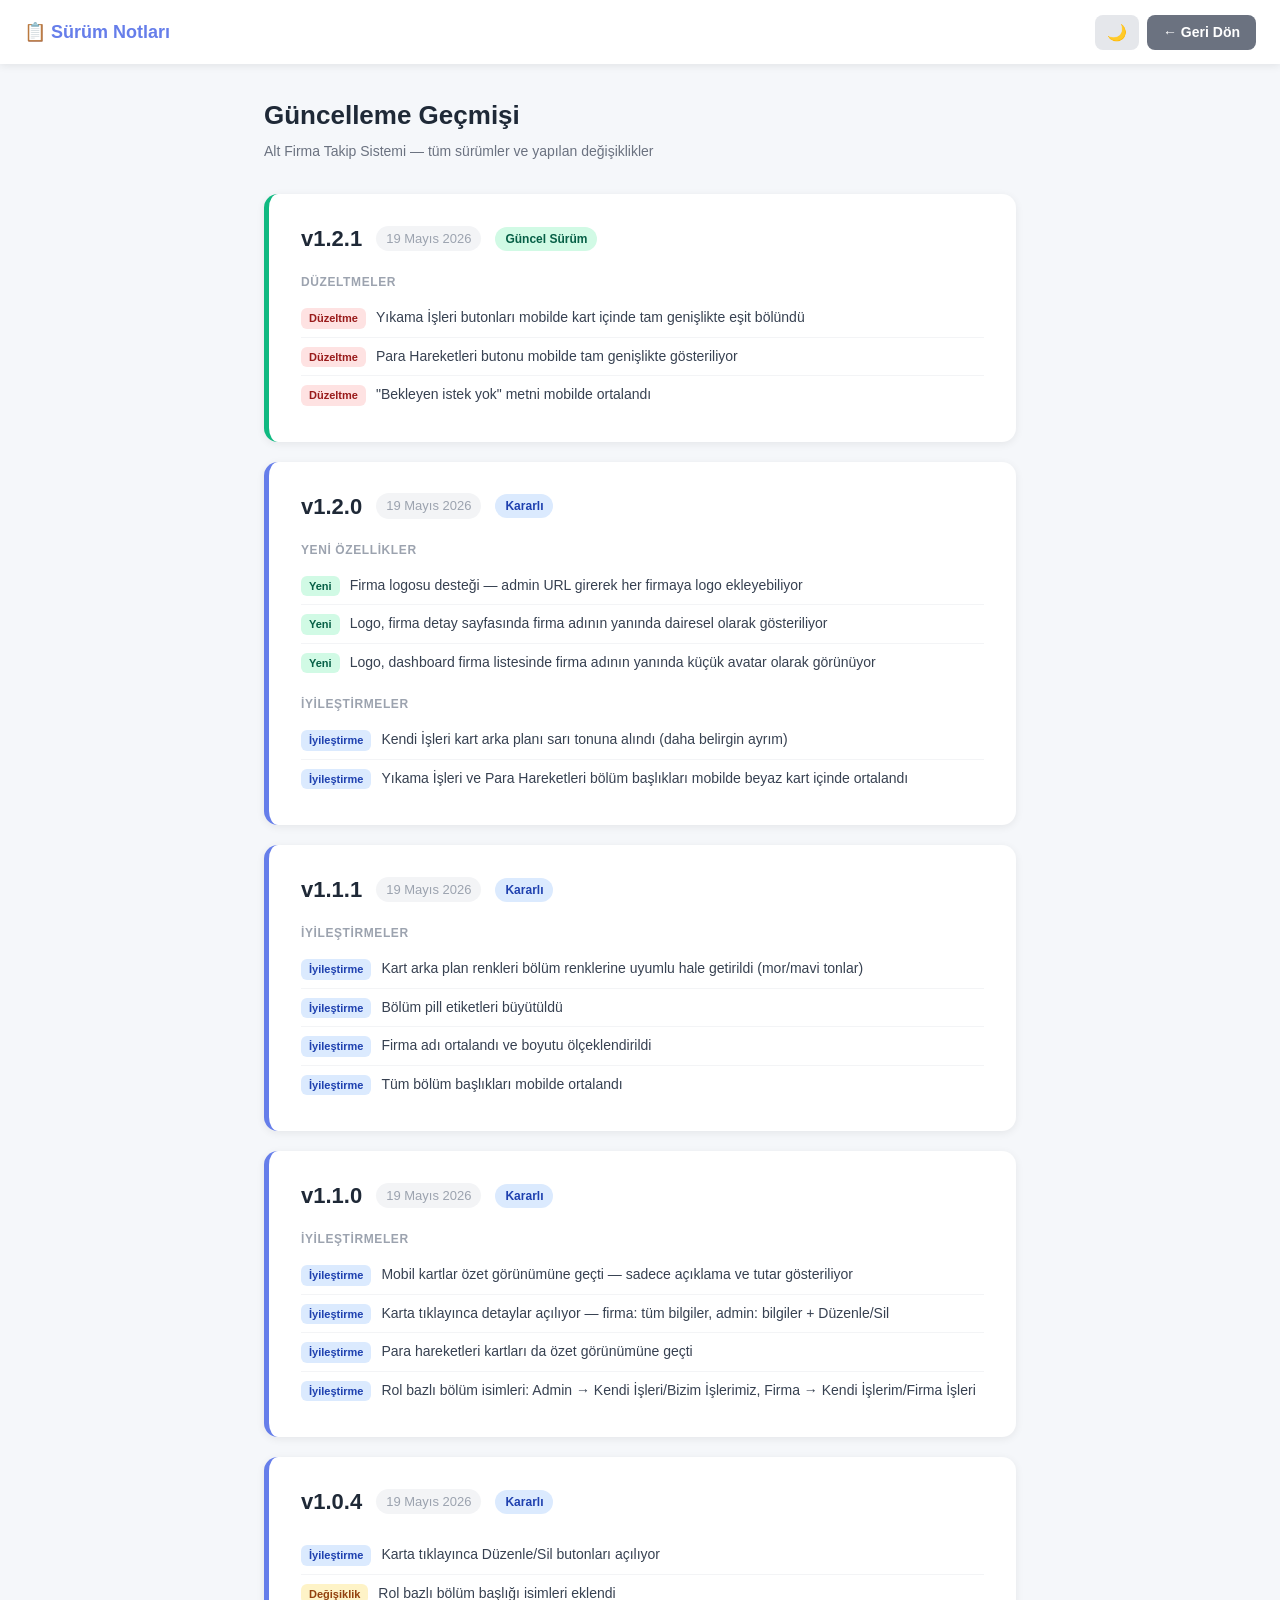
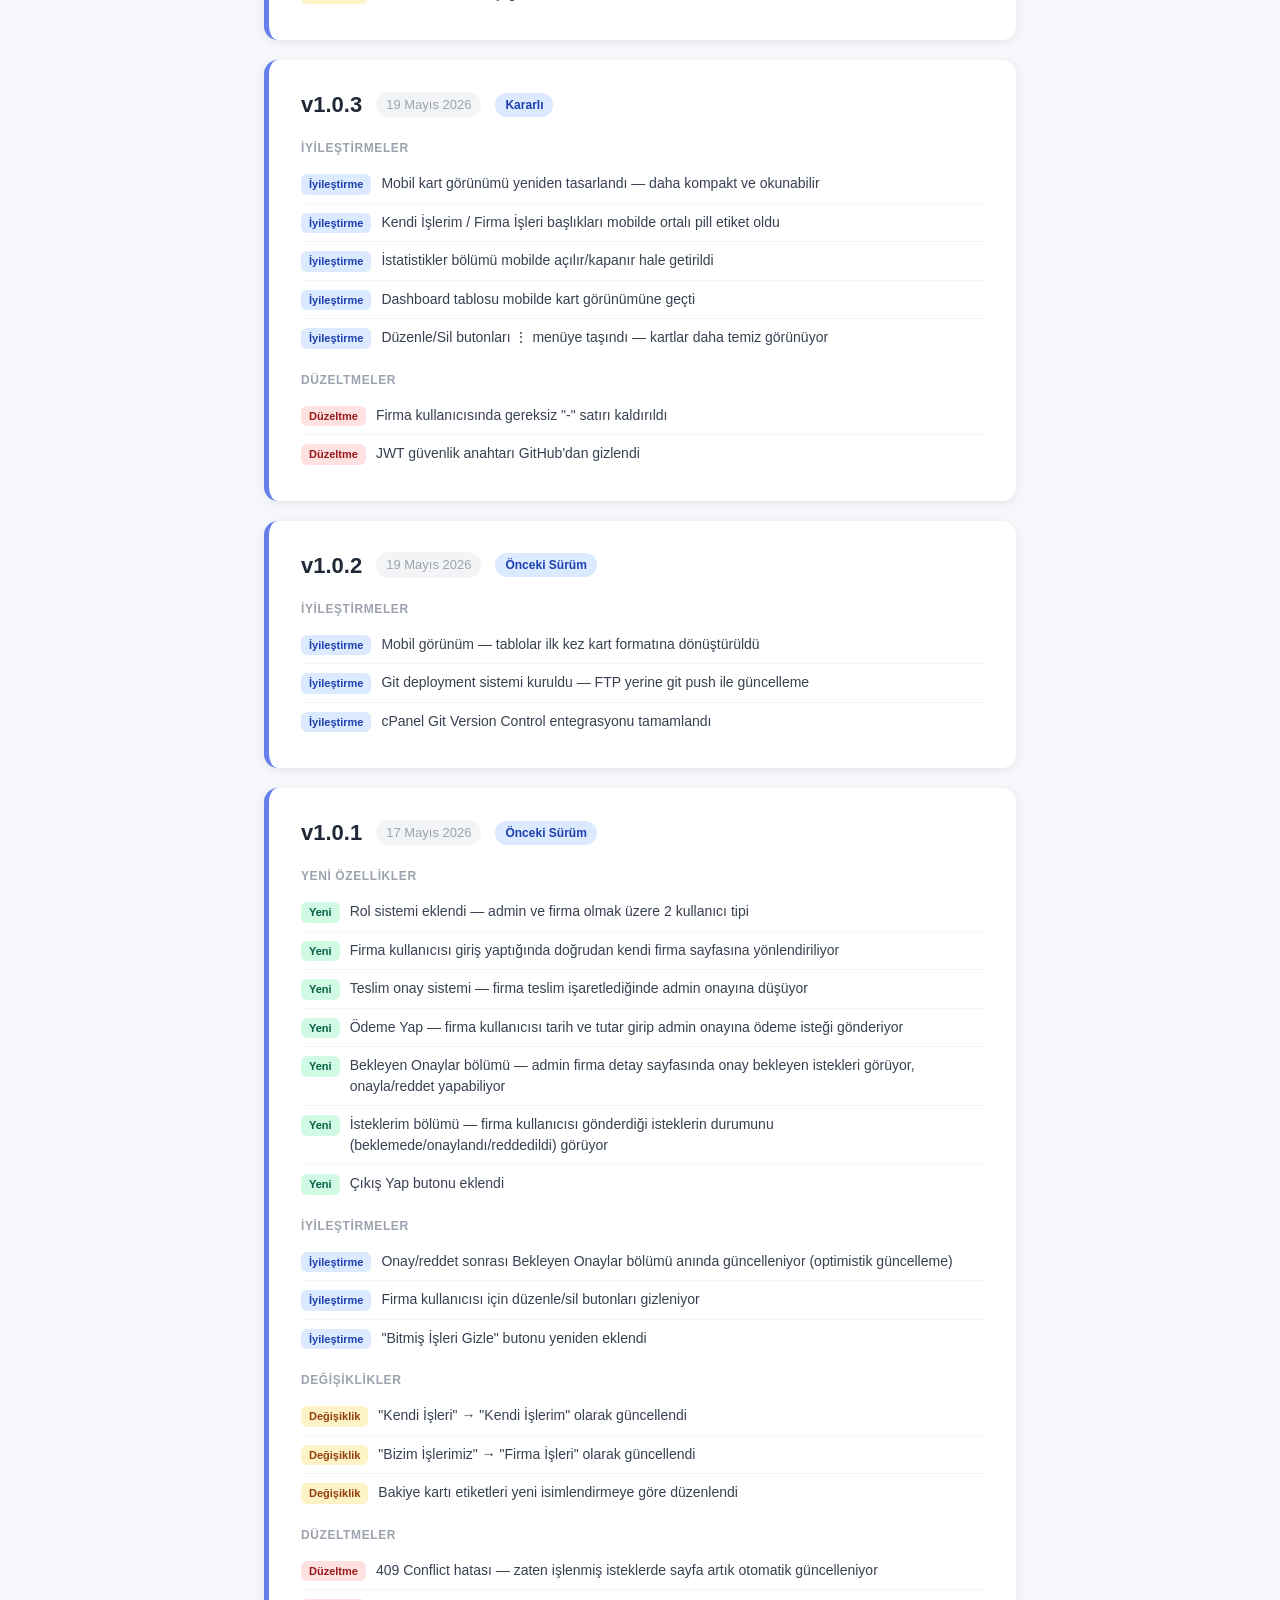
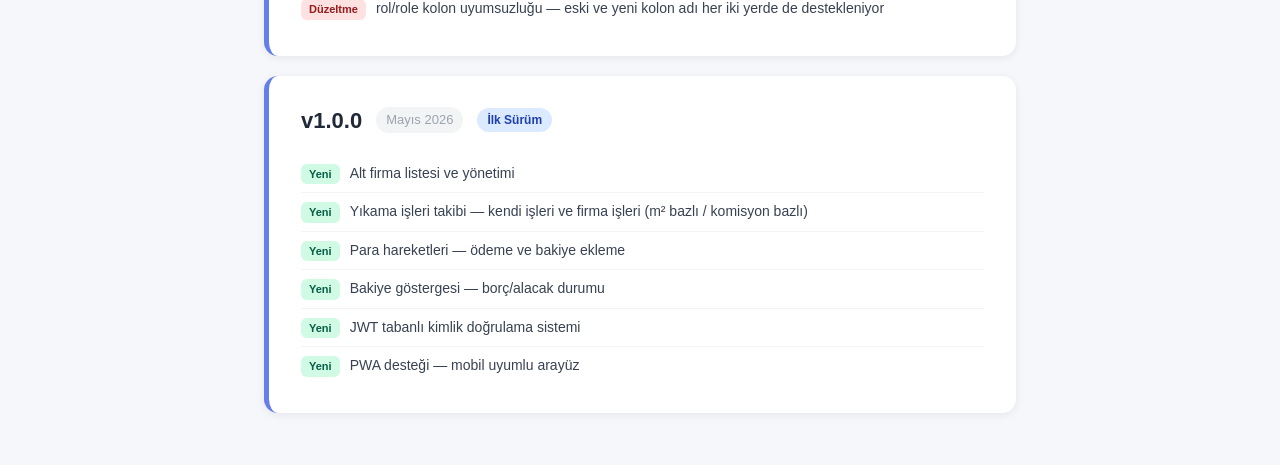
==== frontend/pages/changelog.html @ f0dede5f "feat: v1.3.0 — karanlık mod (dark mode) - Tüm sayfalarda açılır/kapanır 🌙/☀️ butonu (header sağ üst)" ====
<!DOCTYPE html>
<html lang="tr">
<head>
    <meta charset="UTF-8">
    <meta name="viewport" content="width=device-width, initial-scale=1.0">
    <title>Sürüm Notları - Alt Firma Takip</title>
    <link rel="stylesheet" href="../css/app.css">
    <script src="../js/utils.js"></script>
    <script>if(localStorage.getItem('darkMode')==='1')document.documentElement.dataset.theme='dark';</script>
    <style>
        body { background: #f5f7fa; }
        .header { background: white; box-shadow: 0 2px 8px rgba(0,0,0,0.08); padding: 0 24px; height: 64px; display: flex; align-items: center; justify-content: space-between; position: sticky; top: 0; z-index: 100; }
        .header h1 { font-size: 18px; color: #667eea; }
        .btn-back { padding: 8px 16px; background: #6b7280; color: white; border: none; border-radius: 8px; cursor: pointer; font-size: 14px; font-weight: 600; font-family: inherit; }
        .container { max-width: 800px; margin: 0 auto; padding: 32px 24px; }
        .page-title { font-size: 26px; font-weight: 700; color: #1f2937; margin-bottom: 6px; }
        .page-sub { color: #6b7280; font-size: 14px; margin-bottom: 32px; }
        .version-block { background: white; border-radius: 14px; box-shadow: 0 2px 8px rgba(0,0,0,0.07); padding: 28px 32px; margin-bottom: 20px; border-left: 5px solid #667eea; }
        .version-block.latest { border-left-color: #10b981; }
        .version-header { display: flex; align-items: center; gap: 14px; margin-bottom: 18px; flex-wrap: wrap; }
        .version-num { font-size: 22px; font-weight: 800; color: #1f2937; }
        .version-date { font-size: 13px; color: #9ca3af; background: #f3f4f6; padding: 3px 10px; border-radius: 20px; }
        .version-badge { font-size: 12px; font-weight: 700; padding: 3px 10px; border-radius: 20px; }
        .badge-current { background: #d1fae5; color: #065f46; }
        .badge-stable  { background: #dbeafe; color: #1e40af; }
        .change-list { list-style: none; padding: 0; margin: 0; }
        .change-list li { display: flex; gap: 10px; padding: 8px 0; border-bottom: 1px solid #f3f4f6; font-size: 14px; color: #374151; align-items: flex-start; }
        .change-list li:last-child { border-bottom: none; }
        .change-tag { display: inline-block; padding: 2px 8px; border-radius: 6px; font-size: 11px; font-weight: 700; white-space: nowrap; flex-shrink: 0; margin-top: 1px; }
        .tag-yeni    { background: #d1fae5; color: #065f46; }
        .tag-duzeltme { background: #fee2e2; color: #991b1b; }
        .tag-iyilestirme { background: #dbeafe; color: #1e40af; }
        .tag-degisiklik { background: #fef3c7; color: #92400e; }
        .section-title { font-size: 12px; font-weight: 700; color: #9ca3af; text-transform: uppercase; letter-spacing: 0.05em; margin: 14px 0 8px; }
    </style>
</head>
<body>
    <div class="header">
        <h1>📋 Sürüm Notları</h1>
        <div style="display:flex;gap:8px;">
            <button id="darkToggle" onclick="DarkMode.toggle()" title="Karanlık Mod" style="padding:8px 12px;background:#e5e7eb;color:#374151;border:none;border-radius:8px;cursor:pointer;font-size:16px;font-family:inherit;">🌙</button>
            <button class="btn-back" onclick="history.back()">← Geri Dön</button>
        </div>
    </div>

    <div class="container">
        <div class="page-title">Güncelleme Geçmişi</div>
        <div class="page-sub">Alt Firma Takip Sistemi — tüm sürümler ve yapılan değişiklikler</div>

        <!-- v1.2.1 -->
        <div class="version-block latest">
            <div class="version-header">
                <span class="version-num">v1.2.1</span>
                <span class="version-date">19 Mayıs 2026</span>
                <span class="version-badge badge-current">Güncel Sürüm</span>
            </div>

            <div class="section-title">Düzeltmeler</div>
            <ul class="change-list">
                <li><span class="change-tag tag-duzeltme">Düzeltme</span> Yıkama İşleri butonları mobilde kart içinde tam genişlikte eşit bölündü</li>
                <li><span class="change-tag tag-duzeltme">Düzeltme</span> Para Hareketleri butonu mobilde tam genişlikte gösteriliyor</li>
                <li><span class="change-tag tag-duzeltme">Düzeltme</span> "Bekleyen istek yok" metni mobilde ortalandı</li>
            </ul>
        </div>

        <!-- v1.2.0 -->
        <div class="version-block">
            <div class="version-header">
                <span class="version-num">v1.2.0</span>
                <span class="version-date">19 Mayıs 2026</span>
                <span class="version-badge badge-stable">Kararlı</span>
            </div>

            <div class="section-title">Yeni Özellikler</div>
            <ul class="change-list">
                <li><span class="change-tag tag-yeni">Yeni</span> Firma logosu desteği — admin URL girerek her firmaya logo ekleyebiliyor</li>
                <li><span class="change-tag tag-yeni">Yeni</span> Logo, firma detay sayfasında firma adının yanında dairesel olarak gösteriliyor</li>
                <li><span class="change-tag tag-yeni">Yeni</span> Logo, dashboard firma listesinde firma adının yanında küçük avatar olarak görünüyor</li>
            </ul>

            <div class="section-title">İyileştirmeler</div>
            <ul class="change-list">
                <li><span class="change-tag tag-iyilestirme">İyileştirme</span> Kendi İşleri kart arka planı sarı tonuna alındı (daha belirgin ayrım)</li>
                <li><span class="change-tag tag-iyilestirme">İyileştirme</span> Yıkama İşleri ve Para Hareketleri bölüm başlıkları mobilde beyaz kart içinde ortalandı</li>
            </ul>
        </div>

        <!-- v1.1.1 -->
        <div class="version-block">
            <div class="version-header">
                <span class="version-num">v1.1.1</span>
                <span class="version-date">19 Mayıs 2026</span>
                <span class="version-badge badge-stable">Kararlı</span>
            </div>

            <div class="section-title">İyileştirmeler</div>
            <ul class="change-list">
                <li><span class="change-tag tag-iyilestirme">İyileştirme</span> Kart arka plan renkleri bölüm renklerine uyumlu hale getirildi (mor/mavi tonlar)</li>
                <li><span class="change-tag tag-iyilestirme">İyileştirme</span> Bölüm pill etiketleri büyütüldü</li>
                <li><span class="change-tag tag-iyilestirme">İyileştirme</span> Firma adı ortalandı ve boyutu ölçeklendirildi</li>
                <li><span class="change-tag tag-iyilestirme">İyileştirme</span> Tüm bölüm başlıkları mobilde ortalandı</li>
            </ul>
        </div>

        <!-- v1.1.0 -->
        <div class="version-block">
            <div class="version-header">
                <span class="version-num">v1.1.0</span>
                <span class="version-date">19 Mayıs 2026</span>
                <span class="version-badge badge-stable">Kararlı</span>
            </div>

            <div class="section-title">İyileştirmeler</div>
            <ul class="change-list">
                <li><span class="change-tag tag-iyilestirme">İyileştirme</span> Mobil kartlar özet görünümüne geçti — sadece açıklama ve tutar gösteriliyor</li>
                <li><span class="change-tag tag-iyilestirme">İyileştirme</span> Karta tıklayınca detaylar açılıyor — firma: tüm bilgiler, admin: bilgiler + Düzenle/Sil</li>
                <li><span class="change-tag tag-iyilestirme">İyileştirme</span> Para hareketleri kartları da özet görünümüne geçti</li>
                <li><span class="change-tag tag-iyilestirme">İyileştirme</span> Rol bazlı bölüm isimleri: Admin → Kendi İşleri/Bizim İşlerimiz, Firma → Kendi İşlerim/Firma İşleri</li>
            </ul>
        </div>

        <!-- v1.0.4 -->
        <div class="version-block">
            <div class="version-header">
                <span class="version-num">v1.0.4</span>
                <span class="version-date">19 Mayıs 2026</span>
                <span class="version-badge badge-stable">Kararlı</span>
            </div>
            <ul class="change-list">
                <li><span class="change-tag tag-iyilestirme">İyileştirme</span> Karta tıklayınca Düzenle/Sil butonları açılıyor</li>
                <li><span class="change-tag tag-degisiklik">Değişiklik</span> Rol bazlı bölüm başlığı isimleri eklendi</li>
            </ul>
        </div>

        <!-- v1.0.3 -->
        <div class="version-block">
            <div class="version-header">
                <span class="version-num">v1.0.3</span>
                <span class="version-date">19 Mayıs 2026</span>
                <span class="version-badge badge-stable">Kararlı</span>
            </div>

            <div class="section-title">İyileştirmeler</div>
            <ul class="change-list">
                <li><span class="change-tag tag-iyilestirme">İyileştirme</span> Mobil kart görünümü yeniden tasarlandı — daha kompakt ve okunabilir</li>
                <li><span class="change-tag tag-iyilestirme">İyileştirme</span> Kendi İşlerim / Firma İşleri başlıkları mobilde ortalı pill etiket oldu</li>
                <li><span class="change-tag tag-iyilestirme">İyileştirme</span> İstatistikler bölümü mobilde açılır/kapanır hale getirildi</li>
                <li><span class="change-tag tag-iyilestirme">İyileştirme</span> Dashboard tablosu mobilde kart görünümüne geçti</li>
                <li><span class="change-tag tag-iyilestirme">İyileştirme</span> Düzenle/Sil butonları ⋮ menüye taşındı — kartlar daha temiz görünüyor</li>
            </ul>

            <div class="section-title">Düzeltmeler</div>
            <ul class="change-list">
                <li><span class="change-tag tag-duzeltme">Düzeltme</span> Firma kullanıcısında gereksiz "-" satırı kaldırıldı</li>
                <li><span class="change-tag tag-duzeltme">Düzeltme</span> JWT güvenlik anahtarı GitHub'dan gizlendi</li>
            </ul>
        </div>

        <!-- v1.0.2 -->
        <div class="version-block">
            <div class="version-header">
                <span class="version-num">v1.0.2</span>
                <span class="version-date">19 Mayıs 2026</span>
                <span class="version-badge badge-stable">Önceki Sürüm</span>
            </div>

            <div class="section-title">İyileştirmeler</div>
            <ul class="change-list">
                <li><span class="change-tag tag-iyilestirme">İyileştirme</span> Mobil görünüm — tablolar ilk kez kart formatına dönüştürüldü</li>
                <li><span class="change-tag tag-iyilestirme">İyileştirme</span> Git deployment sistemi kuruldu — FTP yerine git push ile güncelleme</li>
                <li><span class="change-tag tag-iyilestirme">İyileştirme</span> cPanel Git Version Control entegrasyonu tamamlandı</li>
            </ul>
        </div>

        <!-- v1.0.1 -->
        <div class="version-block">
            <div class="version-header">
                <span class="version-num">v1.0.1</span>
                <span class="version-date">17 Mayıs 2026</span>
                <span class="version-badge badge-stable">Önceki Sürüm</span>
            </div>

            <div class="section-title">Yeni Özellikler</div>
            <ul class="change-list">
                <li><span class="change-tag tag-yeni">Yeni</span> Rol sistemi eklendi — admin ve firma olmak üzere 2 kullanıcı tipi</li>
                <li><span class="change-tag tag-yeni">Yeni</span> Firma kullanıcısı giriş yaptığında doğrudan kendi firma sayfasına yönlendiriliyor</li>
                <li><span class="change-tag tag-yeni">Yeni</span> Teslim onay sistemi — firma teslim işaretlediğinde admin onayına düşüyor</li>
                <li><span class="change-tag tag-yeni">Yeni</span> Ödeme Yap — firma kullanıcısı tarih ve tutar girip admin onayına ödeme isteği gönderiyor</li>
                <li><span class="change-tag tag-yeni">Yeni</span> Bekleyen Onaylar bölümü — admin firma detay sayfasında onay bekleyen istekleri görüyor, onayla/reddet yapabiliyor</li>
                <li><span class="change-tag tag-yeni">Yeni</span> İsteklerim bölümü — firma kullanıcısı gönderdiği isteklerin durumunu (beklemede/onaylandı/reddedildi) görüyor</li>
                <li><span class="change-tag tag-yeni">Yeni</span> Çıkış Yap butonu eklendi</li>
            </ul>

            <div class="section-title">İyileştirmeler</div>
            <ul class="change-list">
                <li><span class="change-tag tag-iyilestirme">İyileştirme</span> Onay/reddet sonrası Bekleyen Onaylar bölümü anında güncelleniyor (optimistik güncelleme)</li>
                <li><span class="change-tag tag-iyilestirme">İyileştirme</span> Firma kullanıcısı için düzenle/sil butonları gizleniyor</li>
                <li><span class="change-tag tag-iyilestirme">İyileştirme</span> "Bitmiş İşleri Gizle" butonu yeniden eklendi</li>
            </ul>

            <div class="section-title">Değişiklikler</div>
            <ul class="change-list">
                <li><span class="change-tag tag-degisiklik">Değişiklik</span> "Kendi İşleri" → "Kendi İşlerim" olarak güncellendi</li>
                <li><span class="change-tag tag-degisiklik">Değişiklik</span> "Bizim İşlerimiz" → "Firma İşleri" olarak güncellendi</li>
                <li><span class="change-tag tag-degisiklik">Değişiklik</span> Bakiye kartı etiketleri yeni isimlendirmeye göre düzenlendi</li>
            </ul>

            <div class="section-title">Düzeltmeler</div>
            <ul class="change-list">
                <li><span class="change-tag tag-duzeltme">Düzeltme</span> 409 Conflict hatası — zaten işlenmiş isteklerde sayfa artık otomatik güncelleniyor</li>
                <li><span class="change-tag tag-duzeltme">Düzeltme</span> rol/role kolon uyumsuzluğu — eski ve yeni kolon adı her iki yerde de destekleniyor</li>
            </ul>
        </div>

        <!-- v1.0.0 -->
        <div class="version-block">
            <div class="version-header">
                <span class="version-num">v1.0.0</span>
                <span class="version-date">Mayıs 2026</span>
                <span class="version-badge badge-stable">İlk Sürüm</span>
            </div>

            <ul class="change-list">
                <li><span class="change-tag tag-yeni">Yeni</span> Alt firma listesi ve yönetimi</li>
                <li><span class="change-tag tag-yeni">Yeni</span> Yıkama işleri takibi — kendi işleri ve firma işleri (m² bazlı / komisyon bazlı)</li>
                <li><span class="change-tag tag-yeni">Yeni</span> Para hareketleri — ödeme ve bakiye ekleme</li>
                <li><span class="change-tag tag-yeni">Yeni</span> Bakiye göstergesi — borç/alacak durumu</li>
                <li><span class="change-tag tag-yeni">Yeni</span> JWT tabanlı kimlik doğrulama sistemi</li>
                <li><span class="change-tag tag-yeni">Yeni</span> PWA desteği — mobil uyumlu arayüz</li>
            </ul>
        </div>

    </div>
    <script>DarkMode.init(); DarkMode.updateBtn();</script>
</body>
</html>
---- frontend/css/app.css ----
/**
 * Alt Firma Takip Sistemi - Main Stylesheet
 * Pure CSS (no Tailwind dependency)
 */

/* ==================== Reset & Base ==================== */
*, *::before, *::after {
    margin: 0;
    padding: 0;
    box-sizing: border-box;
}

:root {
    --color-primary: #667eea;
    --color-primary-dark: #5568d3;
    --color-success: #10b981;
    --color-success-dark: #059669;
    --color-danger: #ef4444;
    --color-danger-dark: #dc2626;
    --color-warning: #f59e0b;
    --color-warning-dark: #d97706;
    --color-gray-50: #f9fafb;
    --color-gray-100: #f3f4f6;
    --color-gray-200: #e5e7eb;
    --color-gray-300: #d1d5db;
    --color-gray-400: #9ca3af;
    --color-gray-500: #6b7280;
    --color-gray-600: #4b5563;
    --color-gray-700: #374151;
    --color-gray-800: #1f2937;
    --color-gray-900: #111827;
    --font-family: -apple-system, BlinkMacSystemFont, 'Segoe UI', Roboto, Oxygen, Ubuntu, Cantarell, sans-serif;
    --border-radius: 8px;
    --border-radius-lg: 12px;
    --shadow-sm: 0 1px 3px rgba(0,0,0,0.1);
    --shadow-md: 0 2px 8px rgba(0,0,0,0.1);
    --shadow-lg: 0 4px 16px rgba(0,0,0,0.15);
    --transition: 0.2s ease;
}

html {
    font-size: 16px;
    -webkit-text-size-adjust: 100%;
}

body {
    font-family: var(--font-family);
    background: var(--color-gray-50);
    color: var(--color-gray-800);
    line-height: 1.5;
    min-height: 100vh;
}

/* ==================== Typography ==================== */
h1, h2, h3, h4, h5, h6 {
    font-weight: 700;
    line-height: 1.25;
    color: var(--color-gray-800);
}

a {
    color: var(--color-primary);
    text-decoration: none;
}

a:hover {
    text-decoration: underline;
}

/* ==================== Buttons ==================== */
.btn {
    display: inline-flex;
    align-items: center;
    justify-content: center;
    gap: 6px;
    padding: 10px 20px;
    border: none;
    border-radius: var(--border-radius);
    font-size: 14px;
    font-weight: 600;
    font-family: var(--font-family);
    cursor: pointer;
    transition: background var(--transition), transform var(--transition), box-shadow var(--transition);
    white-space: nowrap;
    text-decoration: none;
}

.btn:disabled {
    opacity: 0.6;
    cursor: not-allowed;
    transform: none !important;
}

.btn-primary {
    background: var(--color-primary);
    color: white;
}

.btn-primary:hover:not(:disabled) {
    background: var(--color-primary-dark);
    transform: translateY(-1px);
    box-shadow: 0 4px 12px rgba(102, 126, 234, 0.4);
}

.btn-secondary {
    background: var(--color-gray-200);
    color: var(--color-gray-700);
}

.btn-secondary:hover:not(:disabled) {
    background: var(--color-gray-300);
}

.btn-danger {
    background: var(--color-danger);
    color: white;
}

.btn-danger:hover:not(:disabled) {
    background: var(--color-danger-dark);
}

.btn-success {
    background: var(--color-success);
    color: white;
}

.btn-success:hover:not(:disabled) {
    background: var(--color-success-dark);
}

.btn-warning {
    background: var(--color-warning);
    color: white;
}

.btn-warning:hover:not(:disabled) {
    background: var(--color-warning-dark);
}

.btn-sm {
    padding: 6px 12px;
    font-size: 12px;
}

.btn-lg {
    padding: 14px 28px;
    font-size: 16px;
}

.btn-block {
    width: 100%;
}

/* ==================== Cards ==================== */
.card {
    background: white;
    border-radius: var(--border-radius-lg);
    box-shadow: var(--shadow-md);
    padding: 24px;
}

.card-sm {
    padding: 16px;
}

/* ==================== Forms ==================== */
.form-group {
    margin-bottom: 20px;
}

.form-group label {
    display: block;
    font-size: 14px;
    font-weight: 500;
    color: var(--color-gray-700);
    margin-bottom: 6px;
}

.form-group label .required {
    color: var(--color-danger);
    margin-left: 2px;
}

.input-field,
.form-group input,
.form-group select,
.form-group textarea {
    width: 100%;
    padding: 10px 14px;
    border: 2px solid var(--color-gray-200);
    border-radius: var(--border-radius);
    font-size: 14px;
    font-family: var(--font-family);
    color: var(--color-gray-800);
    background: white;
    transition: border-color var(--transition), box-shadow var(--transition);
}

.input-field:focus,
.form-group input:focus,
.form-group select:focus,
.form-group textarea:focus {
    outline: none;
    border-color: var(--color-primary);
    box-shadow: 0 0 0 3px rgba(102, 126, 234, 0.15);
}

.form-group textarea {
    resize: vertical;
    min-height: 80px;
}

.form-row {
    display: grid;
    grid-template-columns: 1fr 1fr;
    gap: 16px;
}

.form-actions {
    display: flex;
    gap: 12px;
    justify-content: flex-end;
    margin-top: 24px;
    padding-top: 20px;
    border-top: 1px solid var(--color-gray-200);
}

.form-error {
    color: var(--color-danger);
    font-size: 12px;
    margin-top: 4px;
}

/* ==================== Badges ==================== */
.badge {
    display: inline-block;
    padding: 4px 12px;
    border-radius: 20px;
    font-size: 12px;
    font-weight: 600;
}

.badge-success, .badge-active {
    background: #d1fae5;
    color: #065f46;
}

.badge-danger, .badge-inactive {
    background: #fee2e2;
    color: #991b1b;
}

.badge-warning {
    background: #fef3c7;
    color: #92400e;
}

.badge-gray {
    background: var(--color-gray-100);
    color: var(--color-gray-700);
}

.badge-primary {
    background: #ede9fe;
    color: #5b21b6;
}

/* ==================== Tables ==================== */
.table-wrapper {
    background: white;
    border-radius: var(--border-radius-lg);
    box-shadow: var(--shadow-md);
    overflow: hidden;
}

.table-wrapper-scroll {
    overflow-x: auto;
}

table {
    width: 100%;
    border-collapse: collapse;
}

thead {
    background: var(--color-gray-50);
}

th {
    padding: 14px 16px;
    text-align: left;
    font-size: 13px;
    font-weight: 600;
    color: var(--color-gray-500);
    border-bottom: 2px solid var(--color-gray-200);
    white-space: nowrap;
}

td {
    padding: 14px 16px;
    border-bottom: 1px solid var(--color-gray-100);
    font-size: 14px;
    color: var(--color-gray-700);
}

tbody tr:last-child td {
    border-bottom: none;
}

.table-row-hover tbody tr:hover {
    background: var(--color-gray-50);
    cursor: pointer;
}

/* ==================== Modals ==================== */
.modal {
    display: none;
    position: fixed;
    inset: 0;
    background: rgba(0, 0, 0, 0.5);
    z-index: 1000;
    align-items: center;
    justify-content: center;
    padding: 16px;
}

.modal.show {
    display: flex;
}

.modal-content {
    background: white;
    border-radius: var(--border-radius-lg);
    padding: 32px;
    width: 100%;
    max-width: 520px;
    max-height: 90vh;
    overflow-y: auto;
    box-shadow: var(--shadow-lg);
    animation: modalIn 0.2s ease-out;
}

@keyframes modalIn {
    from {
        transform: scale(0.95);
        opacity: 0;
    }
    to {
        transform: scale(1);
        opacity: 1;
    }
}

.modal-header {
    display: flex;
    justify-content: space-between;
    align-items: center;
    margin-bottom: 24px;
}

.modal-header h3 {
    font-size: 20px;
    color: var(--color-gray-800);
}

.btn-close {
    background: none;
    border: none;
    font-size: 24px;
    color: var(--color-gray-400);
    cursor: pointer;
    width: 32px;
    height: 32px;
    display: flex;
    align-items: center;
    justify-content: center;
    border-radius: 6px;
    transition: background var(--transition), color var(--transition);
}

.btn-close:hover {
    background: var(--color-gray-100);
    color: var(--color-gray-700);
}

/* ==================== Toast Notifications ==================== */
.toast {
    position: fixed;
    top: 20px;
    right: 20px;
    background: white;
    padding: 16px 20px;
    border-radius: var(--border-radius);
    box-shadow: var(--shadow-lg);
    z-index: 9999;
    display: none;
    max-width: 380px;
    min-width: 280px;
}

.toast.show {
    display: flex;
    align-items: center;
    gap: 12px;
    animation: toastIn 0.3s ease-out;
}

@keyframes toastIn {
    from {
        transform: translateX(400px);
        opacity: 0;
    }
    to {
        transform: translateX(0);
        opacity: 1;
    }
}

.toast.success {
    border-left: 4px solid var(--color-success);
}

.toast.error {
    border-left: 4px solid var(--color-danger);
}

.toast.warning {
    border-left: 4px solid var(--color-warning);
}

.toast-icon {
    font-size: 20px;
    flex-shrink: 0;
}

.toast-message {
    font-size: 14px;
    color: var(--color-gray-700);
    flex: 1;
}

/* ==================== Loading ==================== */
.spinner {
    width: 40px;
    height: 40px;
    border: 3px solid rgba(102, 126, 234, 0.2);
    border-top-color: var(--color-primary);
    border-radius: 50%;
    animation: spin 0.8s linear infinite;
}

.spinner-sm {
    width: 16px;
    height: 16px;
    border-width: 2px;
}

@keyframes spin {
    to { transform: rotate(360deg); }
}

.loading-state {
    display: flex;
    flex-direction: column;
    align-items: center;
    justify-content: center;
    padding: 60px 20px;
    gap: 16px;
    color: var(--color-gray-400);
}

/* ==================== Empty State ==================== */
.empty-state {
    text-align: center;
    padding: 60px 20px;
    color: var(--color-gray-400);
}

.empty-state-icon {
    font-size: 48px;
    margin-bottom: 16px;
    display: block;
}

.empty-state p {
    font-size: 15px;
}

/* ==================== Offline Indicator ==================== */
.offline-indicator {
    position: fixed;
    bottom: 20px;
    left: 50%;
    transform: translateX(-50%);
    background: var(--color-danger);
    color: white;
    padding: 12px 24px;
    border-radius: var(--border-radius);
    box-shadow: var(--shadow-lg);
    font-size: 14px;
    font-weight: 500;
    z-index: 9999;
    display: none;
    white-space: nowrap;
}

.offline-indicator.show {
    display: block;
    animation: slideUp 0.3s ease-out;
}

@keyframes slideUp {
    from {
        transform: translateX(-50%) translateY(20px);
        opacity: 0;
    }
    to {
        transform: translateX(-50%) translateY(0);
        opacity: 1;
    }
}

/* ==================== Balance Colors ==================== */
.balance-positive {
    color: var(--color-success);
    font-weight: 600;
}

.balance-negative {
    color: var(--color-danger);
    font-weight: 600;
}

.balance-zero {
    color: var(--color-gray-500);
    font-weight: 600;
}

/* ==================== Header ==================== */
.app-header {
    background: white;
    box-shadow: var(--shadow-md);
    padding: 0 24px;
    height: 64px;
    display: flex;
    align-items: center;
    justify-content: space-between;
    position: sticky;
    top: 0;
    z-index: 100;
}

.app-header h1 {
    font-size: 20px;
    color: var(--color-primary);
}

/* ==================== Container ==================== */
.container {
    max-width: 1200px;
    margin: 0 auto;
    padding: 24px;
}

/* ==================== Section Header ==================== */
.section-header {
    display: flex;
    justify-content: space-between;
    align-items: center;
    margin-bottom: 20px;
}

.section-header h2 {
    font-size: 20px;
    color: var(--color-gray-800);
}

/* ==================== Calculated Field ==================== */
.calculated-field {
    background: var(--color-gray-50);
    border: 1px solid var(--color-gray-200);
    border-radius: var(--border-radius);
    padding: 12px 16px;
    margin-top: 8px;
}

.calculated-label {
    font-size: 12px;
    color: var(--color-gray-500);
    margin-bottom: 4px;
    font-weight: 500;
}

.calculated-value {
    font-size: 22px;
    font-weight: 700;
    color: var(--color-primary);
}

/* ==================== Actions ==================== */
.actions {
    display: flex;
    gap: 6px;
    flex-wrap: wrap;
}

/* ==================== Responsive ==================== */
@media (max-width: 768px) {
    .container {
        padding: 16px;
    }

    .app-header {
        padding: 0 16px;
    }

    .app-header h1 {
        font-size: 16px;
    }

    .form-row {
        grid-template-columns: 1fr;
    }

    .section-header {
        flex-direction: column;
        align-items: stretch;
        gap: 12px;
    }

    .modal-content {
        padding: 20px;
    }

    .form-actions {
        flex-direction: column-reverse;
    }

    .form-actions .btn {
        width: 100%;
    }

    .table-wrapper {
        overflow-x: auto;
    }

    table {
        min-width: 560px;
    }

    .toast {
        left: 16px;
        right: 16px;
        max-width: none;
    }
}

@media (max-width: 480px) {
    .card {
        padding: 16px;
    }

    .modal-content {
        padding: 16px;
    }
}

/* ==================== Dark Mode ==================== */
[data-theme="dark"] body { background: #111827 !important; color: #e5e7eb !important; }
[data-theme="dark"] h1,[data-theme="dark"] h2,[data-theme="dark"] h3 { color: #f9fafb !important; }

/* Header */
[data-theme="dark"] .header,
[data-theme="dark"] .app-header { background: #1f2937 !important; box-shadow: 0 2px 8px rgba(0,0,0,0.4) !important; }
[data-theme="dark"] .header h1 { color: #818cf8 !important; }

/* Kartlar ve konteynerler */
[data-theme="dark"] .info-card,
[data-theme="dark"] .s-card,
[data-theme="dark"] .stat,
[data-theme="dark"] .pending-sec,
[data-theme="dark"] .card,
[data-theme="dark"] .tw,
[data-theme="dark"] .table-wrap,
[data-theme="dark"] .table-wrapper { background: #1f2937 !important; box-shadow: 0 2px 8px rgba(0,0,0,0.4) !important; }
[data-theme="dark"] .sec-hd { background: #1f2937 !important; color: #f9fafb !important; }
[data-theme="dark"] .stats-toggle-btn { background: #1f2937 !important; color: #e5e7eb !important; box-shadow: 0 1px 4px rgba(0,0,0,0.3) !important; }

/* Tablo */
[data-theme="dark"] thead { background: #111827 !important; }
[data-theme="dark"] th { color: #9ca3af !important; border-bottom-color: #374151 !important; }
[data-theme="dark"] td { border-bottom-color: #374151 !important; color: #e5e7eb !important; }
[data-theme="dark"] tbody tr:hover { background: #2d3748 !important; }
[data-theme="dark"] .table-wrap tbody tr { background: #1f2937 !important; box-shadow: 0 1px 4px rgba(0,0,0,0.3) !important; }

/* İş satırı renkleri */
[data-theme="dark"] .tw tbody tr.row-kendi { background: #2d2b1a !important; }
[data-theme="dark"] .tw tbody tr.row-kendi.card-open { background: #3d3920 !important; }
[data-theme="dark"] .tw tbody tr.row-bizim { background: #1a2535 !important; }
[data-theme="dark"] .tw tbody tr.row-bizim.card-open { background: #1e2d40 !important; }
[data-theme="dark"] .tw tbody tr.card-open { background: #252d3d !important; box-shadow: 0 2px 10px rgba(0,0,0,0.4) !important; }
[data-theme="dark"] .tw tbody tr.card-open .card-detail::before { color: #6b7280 !important; }
[data-theme="dark"] .tw tbody tr.card-open .card-detail[data-label="Borç"] { border-top-color: #374151 !important; }
[data-theme="dark"] .tw tbody tr.card-open .card-actions { border-top-color: #374151 !important; }

/* Bölüm başlıkları (tablo içi) */
[data-theme="dark"] .sec-hdr-kendi td { background: #1e1a3a !important; }
[data-theme="dark"] .sec-hdr-bizim td { background: #0f1e35 !important; }
[data-theme="dark"] .sec-hdr-kendi .sec-hdr-label { background: #312e81 !important; color: #c4b5fd !important; }
[data-theme="dark"] .sec-hdr-bizim .sec-hdr-label { background: #1e3a6e !important; color: #93c5fd !important; }

/* Bakiye kartları */
[data-theme="dark"] .bal-item.kendi { background: linear-gradient(135deg,#312e81,#3730a3) !important; }
[data-theme="dark"] .bal-item.bizim { background: linear-gradient(135deg,#1e3a6e,#1e40af) !important; }
[data-theme="dark"] .bal-item.borc { background: linear-gradient(135deg,#7f1d1d,#991b1b) !important; }
[data-theme="dark"] .bal-item.alacak { background: linear-gradient(135deg,#064e3b,#065f46) !important; }
[data-theme="dark"] .bal-item.sifir { background: linear-gradient(135deg,#374151,#4b5563) !important; }
[data-theme="dark"] .bal-item .bi-lbl { color: #d1d5db !important; }
[data-theme="dark"] .bal-item .bi-val { color: #f9fafb !important; }

/* Rozet */
[data-theme="dark"] .badge-aktif { background: #064e3b !important; color: #6ee7b7 !important; }
[data-theme="dark"] .badge-pasif { background: #7f1d1d !important; color: #fca5a5 !important; }
[data-theme="dark"] .tag-kendi { background: #312e81 !important; color: #c4b5fd !important; }
[data-theme="dark"] .tag-bizim { background: #1e3a6e !important; color: #93c5fd !important; }

/* Form alanları */
[data-theme="dark"] .fg input,[data-theme="dark"] .fg select,[data-theme="dark"] .fg textarea,
[data-theme="dark"] .form-group input,[data-theme="dark"] .form-group select,[data-theme="dark"] .form-group textarea {
    background: #374151 !important; color: #f9fafb !important; border-color: #4b5563 !important;
}
[data-theme="dark"] .fg label,[data-theme="dark"] .form-group label { color: #d1d5db !important; }
[data-theme="dark"] .fg-hint { color: #6b7280 !important; }
[data-theme="dark"] .calc { background: #374151 !important; border-color: #4b5563 !important; }
[data-theme="dark"] .calc .cl { color: #9ca3af !important; }

/* İş tipi sekmeleri */
[data-theme="dark"] .is-tipi-tabs,[data-theme="dark"] .odeme-tipi-tabs { border-color: #4b5563 !important; }
[data-theme="dark"] .is-tipi-tab { background: #374151 !important; color: #9ca3af !important; }
[data-theme="dark"] .is-tipi-tab.active.kendi { background: #312e81 !important; color: #c4b5fd !important; }
[data-theme="dark"] .is-tipi-tab.active.bizim { background: #1e3a6e !important; color: #93c5fd !important; }
[data-theme="dark"] .odeme-tab { background: #374151 !important; color: #9ca3af !important; }
[data-theme="dark"] .odeme-tab.active { background: #1e3a6e !important; color: #93c5fd !important; }

/* Modal */
[data-theme="dark"] .mbox,[data-theme="dark"] .modal-box,[data-theme="dark"] .modal-content {
    background: #1f2937 !important; color: #e5e7eb !important;
}
[data-theme="dark"] .mhead,[data-theme="dark"] .modal-head { border-color: #374151 !important; }
[data-theme="dark"] .fa,[data-theme="dark"] .form-actions { border-top-color: #374151 !important; }

/* Butonlar */
[data-theme="dark"] .btn-cancel { background: #374151 !important; color: #e5e7eb !important; }
[data-theme="dark"] .btn-toggle-done { background: #374151 !important; color: #e5e7eb !important; }
[data-theme="dark"] .btn-toggle-done.active { background: #451a03 !important; color: #fde68a !important; }
[data-theme="dark"] .btn-back:not([style*="background:#667eea"]):not([style*="background:#ef4444"]) {
    background: #374151 !important; color: #e5e7eb !important;
}

/* Bekleyen onaylar */
[data-theme="dark"] .pending-sec { background: #1f2937 !important; }
[data-theme="dark"] .pending-sec h2 { color: #fbbf24 !important; }
[data-theme="dark"] .pending-item { border-bottom-color: #374151 !important; }
[data-theme="dark"] .pending-info { color: #e5e7eb !important; }
[data-theme="dark"] .pending-info .pi-detail { color: #9ca3af !important; }
[data-theme="dark"] .pending-empty { color: #6b7280 !important; }
[data-theme="dark"] .pb-teslim { background: #451a03 !important; color: #fde68a !important; }
[data-theme="dark"] .pb-odeme { background: #1e3a6e !important; color: #93c5fd !important; }

/* Toast */
[data-theme="dark"] .toast { background: #1f2937 !important; color: #e5e7eb !important; }

/* Dashboard özet kartlar */
[data-theme="dark"] .s-card .lbl { color: #9ca3af !important; }
[data-theme="dark"] .s-card .sub { color: #6b7280 !important; }
[data-theme="dark"] .c-blue { color: #818cf8 !important; }
[data-theme="dark"] .c-green { color: #34d399 !important; }
[data-theme="dark"] .c-red { color: #f87171 !important; }

/* Firma meta */
[data-theme="dark"] .firm-meta { color: #9ca3af !important; }
[data-theme="dark"] .firm-logo { border-color: #4b5563 !important; }

/* Changelog */
[data-theme="dark"] .version-block { background: #1f2937 !important; box-shadow: 0 2px 8px rgba(0,0,0,0.4) !important; }
[data-theme="dark"] .version-num { color: #f9fafb !important; }
[data-theme="dark"] .version-date { background: #374151 !important; color: #9ca3af !important; }
[data-theme="dark"] .change-list li { color: #d1d5db !important; border-bottom-color: #374151 !important; }
[data-theme="dark"] .section-title { color: #6b7280 !important; }
[data-theme="dark"] .page-title { color: #f9fafb !important; }
[data-theme="dark"] .page-sub { color: #9ca3af !important; }
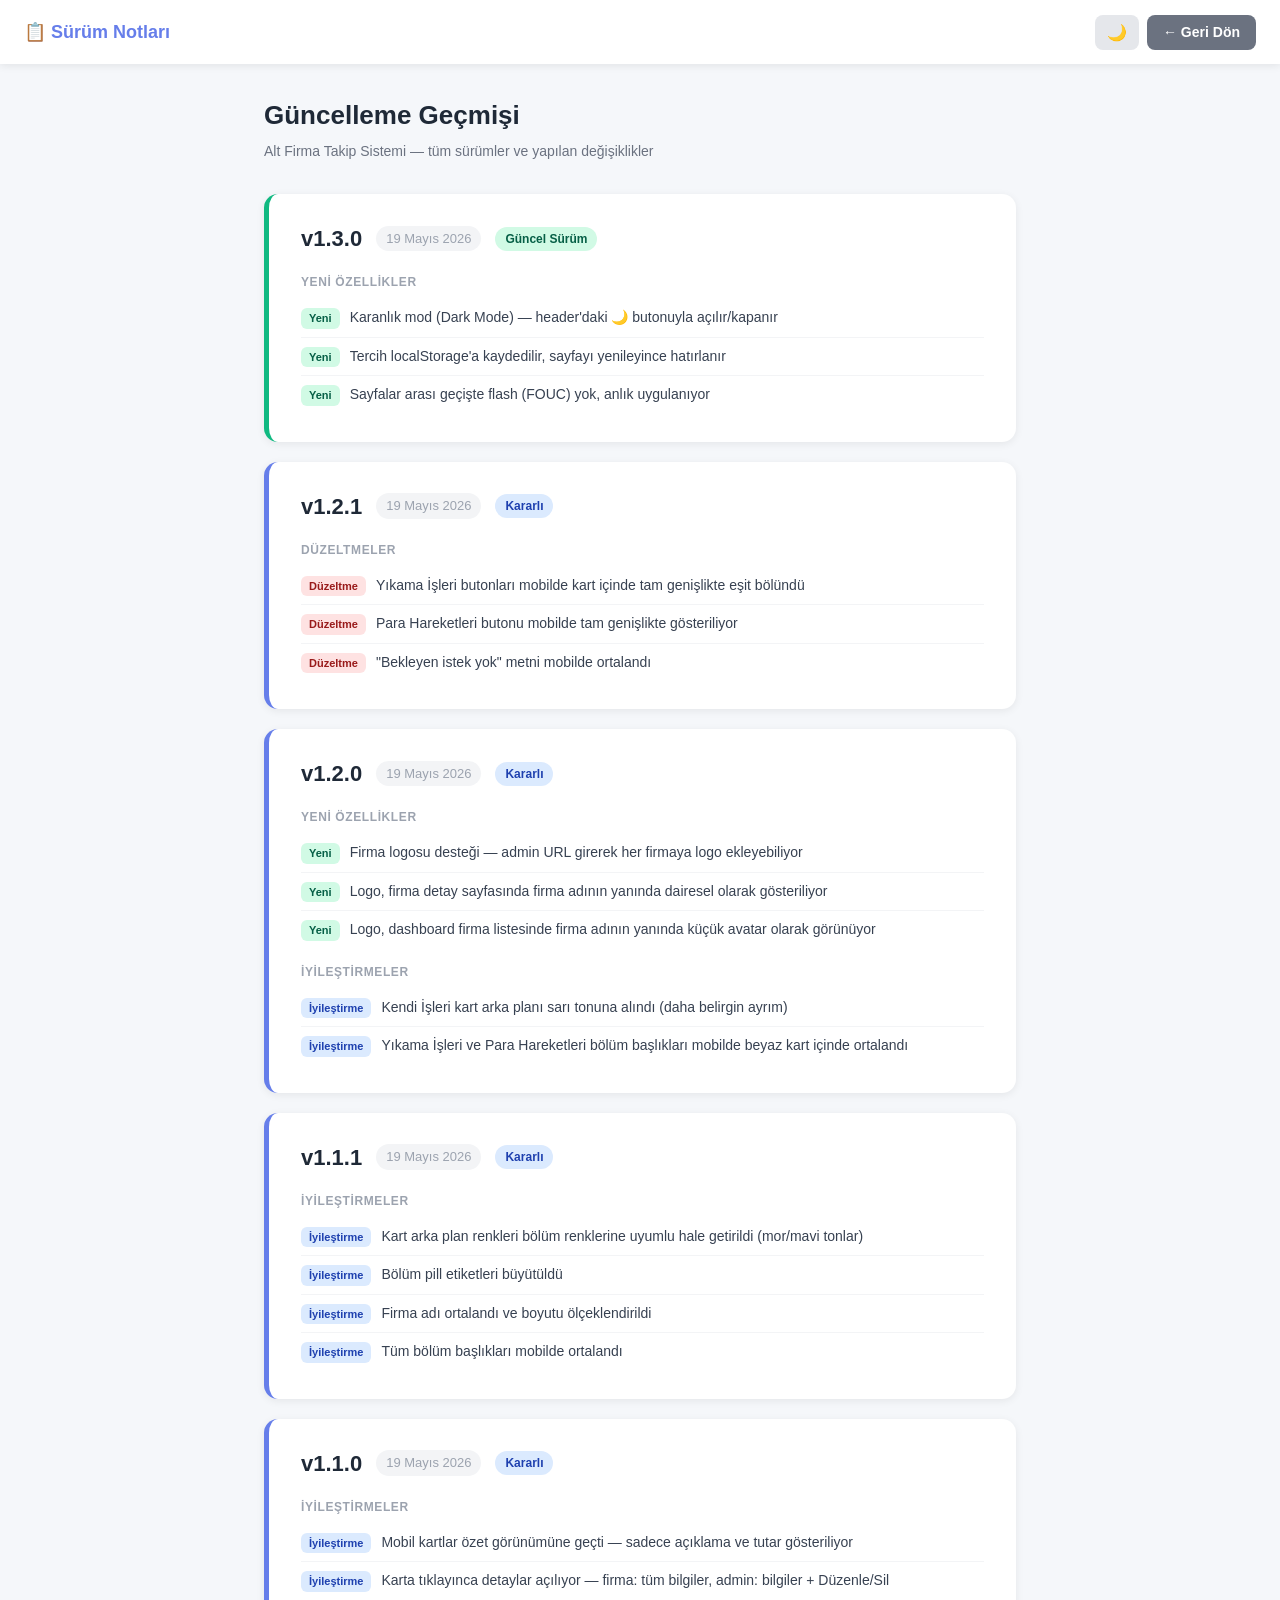
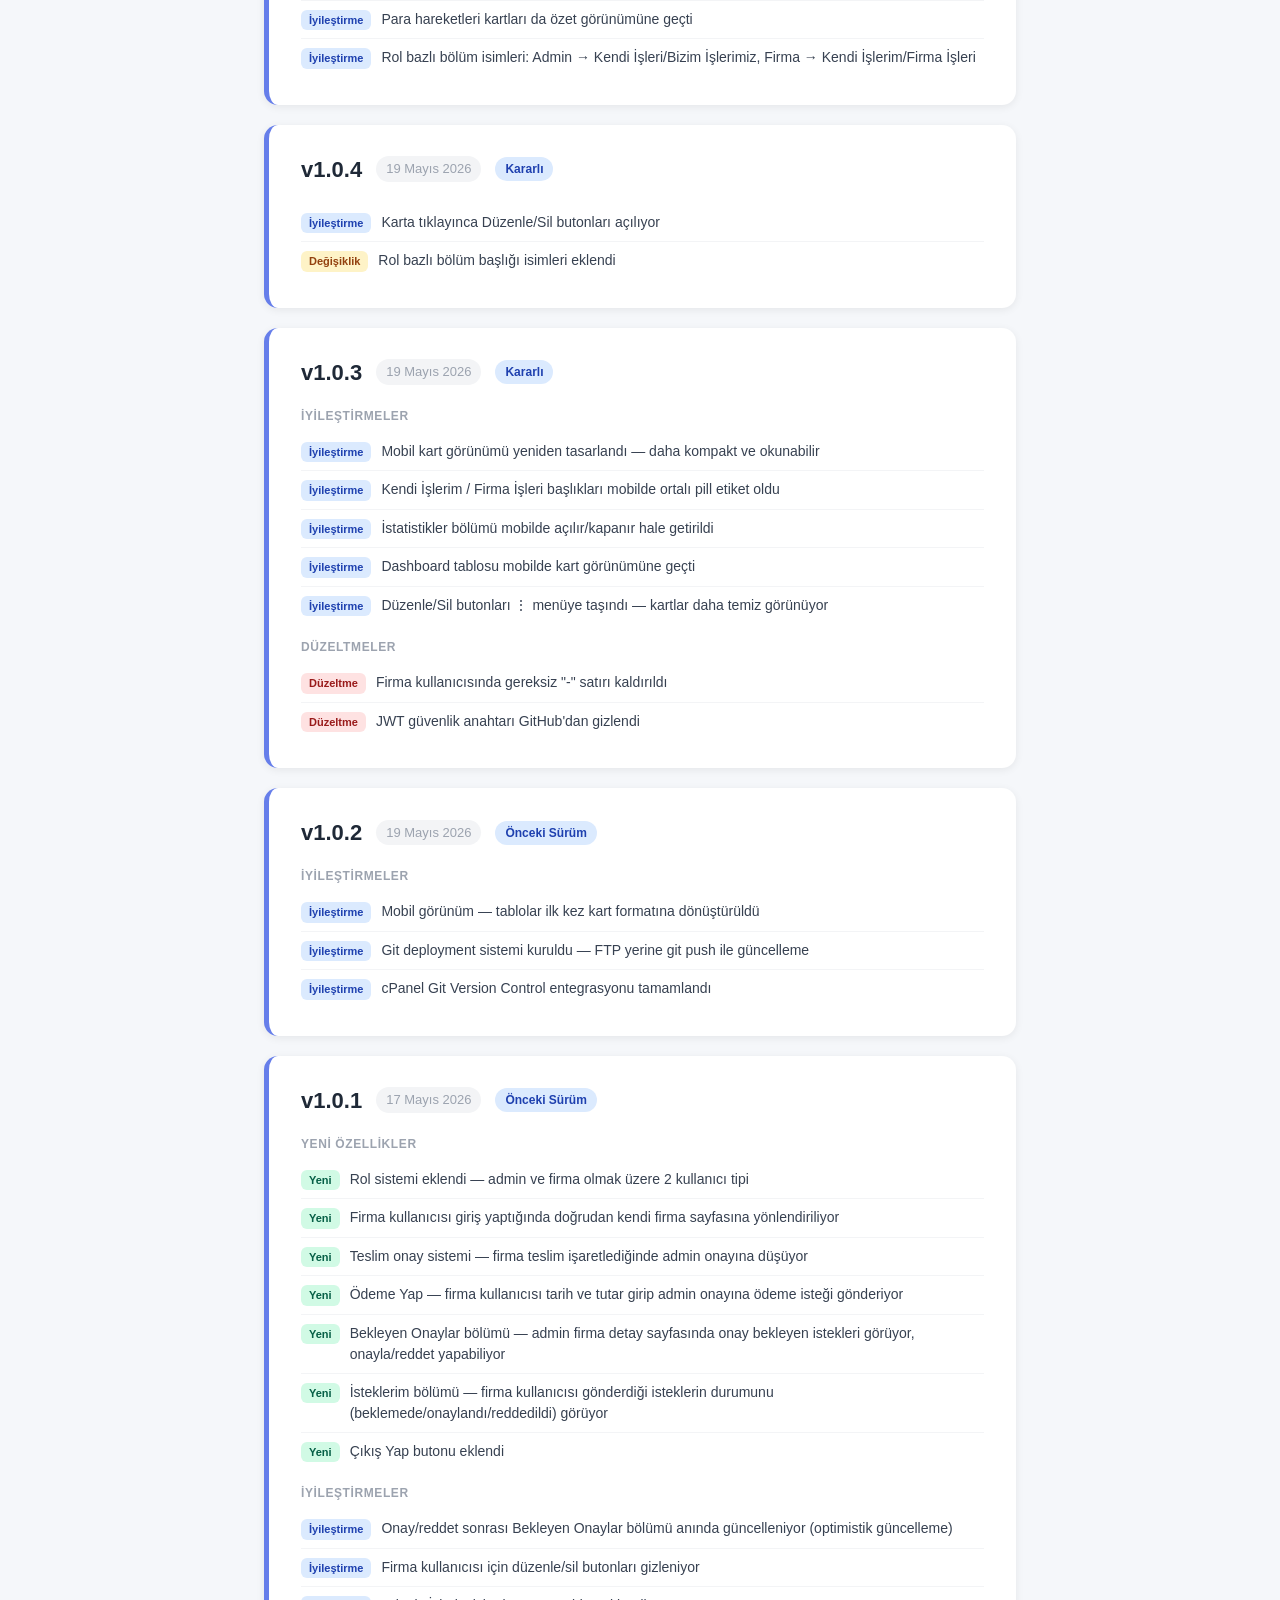
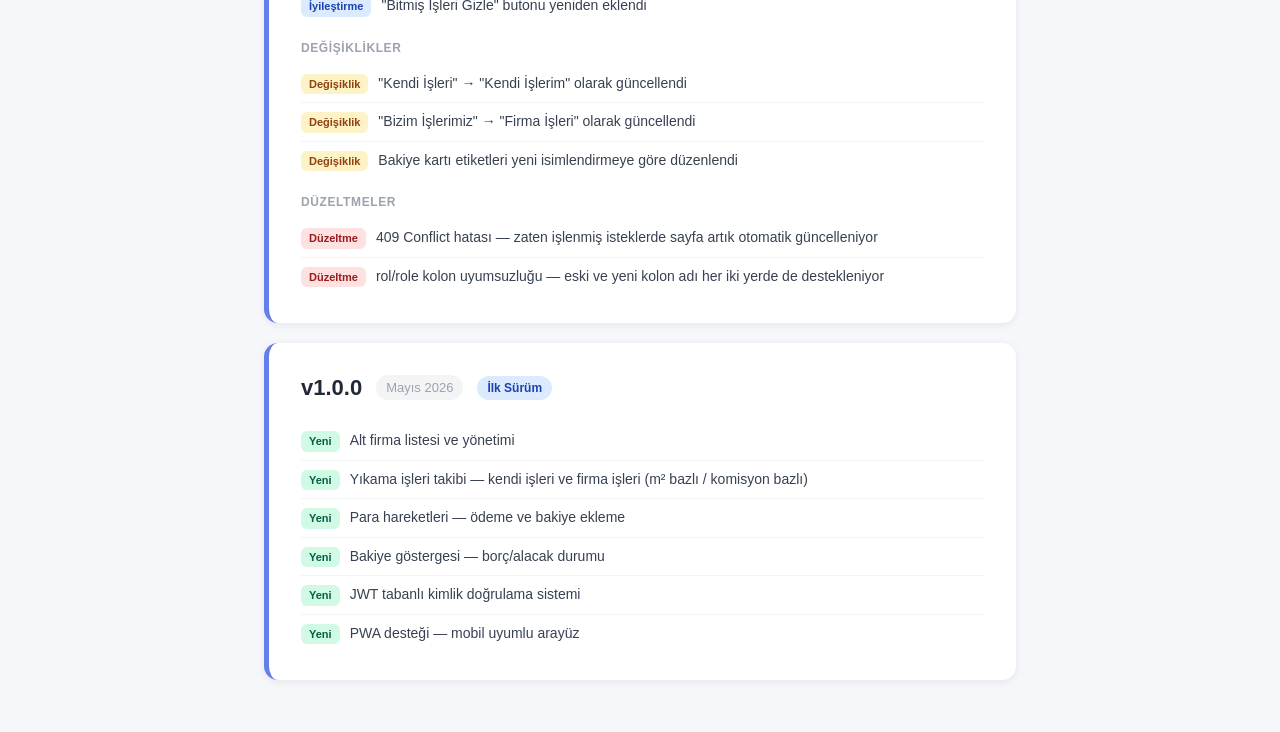
==== commit 3e9f0822: "chore: v1.3.0 versiyon numaraları ve changelog güncellendi Co-Authored-By: Claude Sonnet 4.6 <norepl" ====
--- a/frontend/pages/changelog.html
+++ b/frontend/pages/changelog.html
@@ -47,12 +47,28 @@
         <div class="page-title">Güncelleme Geçmişi</div>
         <div class="page-sub">Alt Firma Takip Sistemi — tüm sürümler ve yapılan değişiklikler</div>
 
+        <!-- v1.3.0 -->
+        <div class="version-block latest">
+            <div class="version-header">
+                <span class="version-num">v1.3.0</span>
+                <span class="version-date">19 Mayıs 2026</span>
+                <span class="version-badge badge-current">Güncel Sürüm</span>
+            </div>
+
+            <div class="section-title">Yeni Özellikler</div>
+            <ul class="change-list">
+                <li><span class="change-tag tag-yeni">Yeni</span> Karanlık mod (Dark Mode) — header'daki 🌙 butonuyla açılır/kapanır</li>
+                <li><span class="change-tag tag-yeni">Yeni</span> Tercih localStorage'a kaydedilir, sayfayı yenileyince hatırlanır</li>
+                <li><span class="change-tag tag-yeni">Yeni</span> Sayfalar arası geçişte flash (FOUC) yok, anlık uygulanıyor</li>
+            </ul>
+        </div>
+
         <!-- v1.2.1 -->
-        <div class="version-block latest">
+        <div class="version-block">
             <div class="version-header">
                 <span class="version-num">v1.2.1</span>
                 <span class="version-date">19 Mayıs 2026</span>
-                <span class="version-badge badge-current">Güncel Sürüm</span>
+                <span class="version-badge badge-stable">Kararlı</span>
             </div>
 
             <div class="section-title">Düzeltmeler</div>
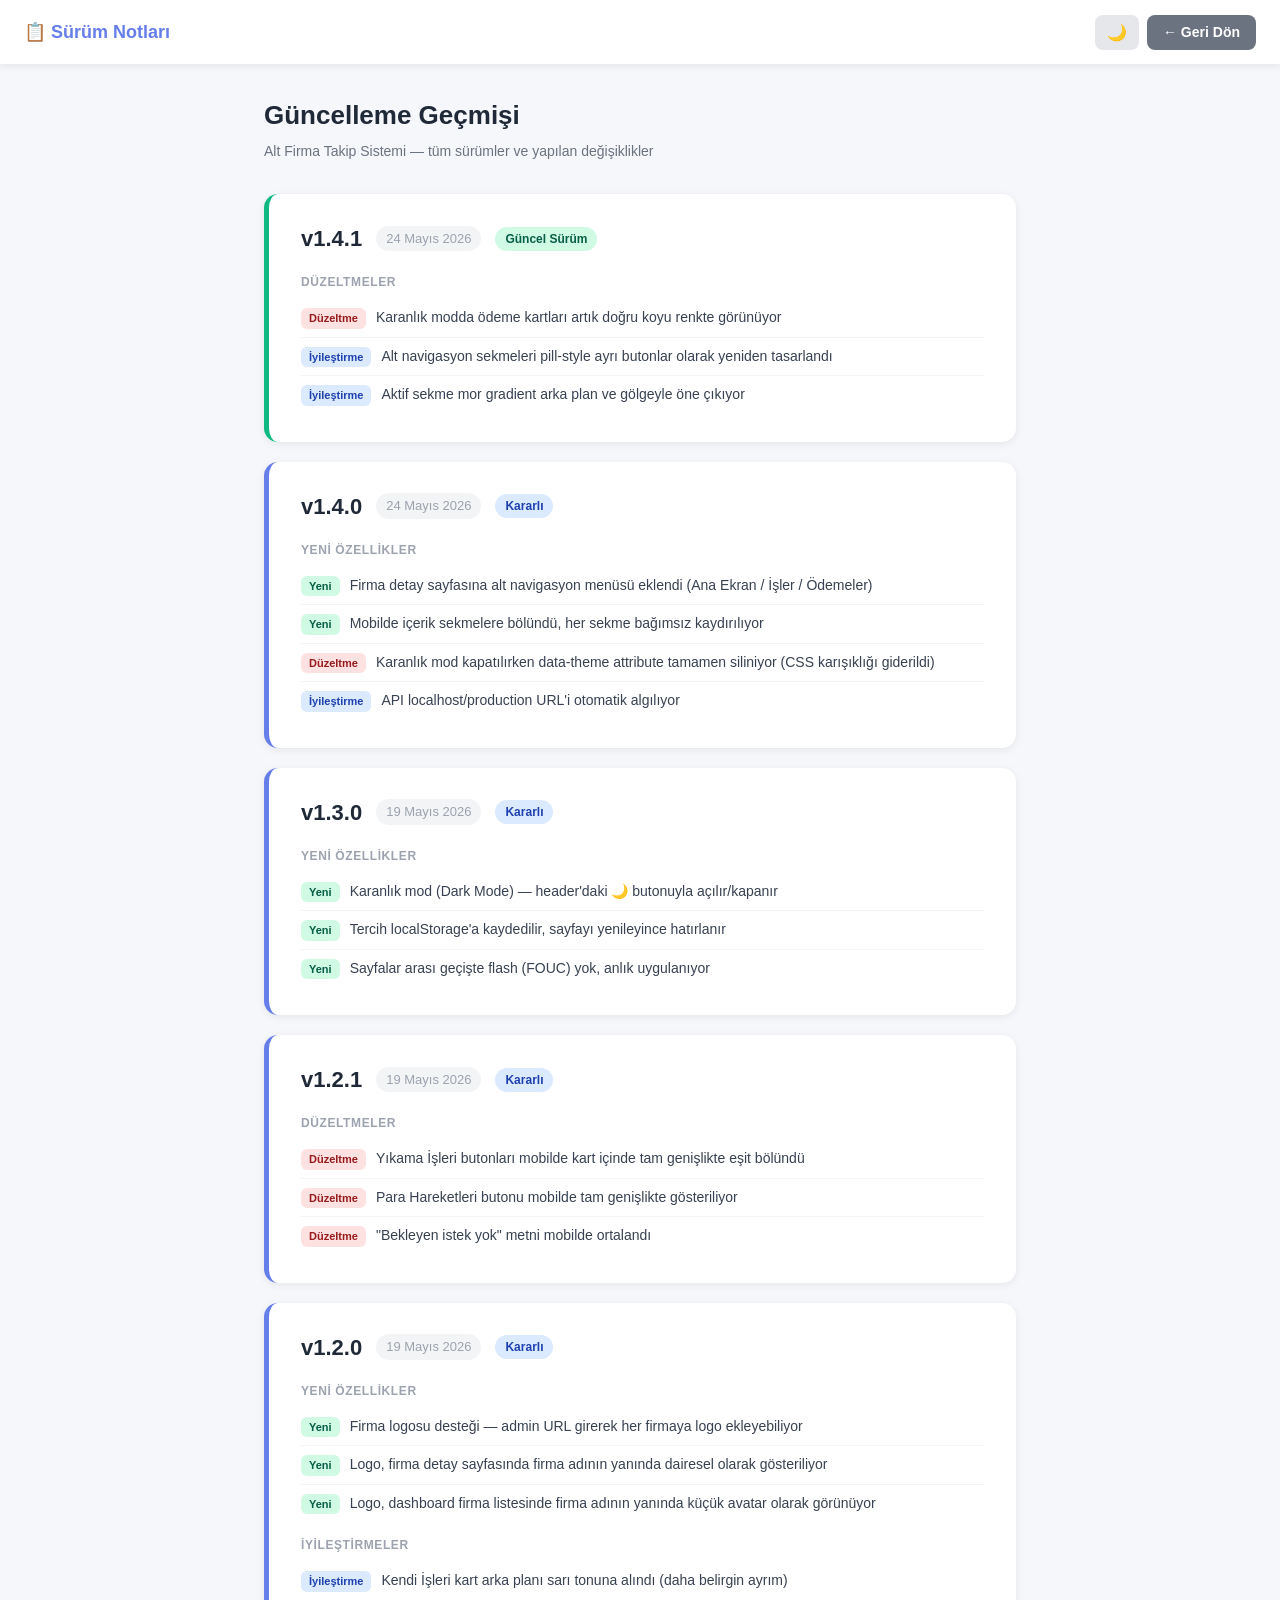
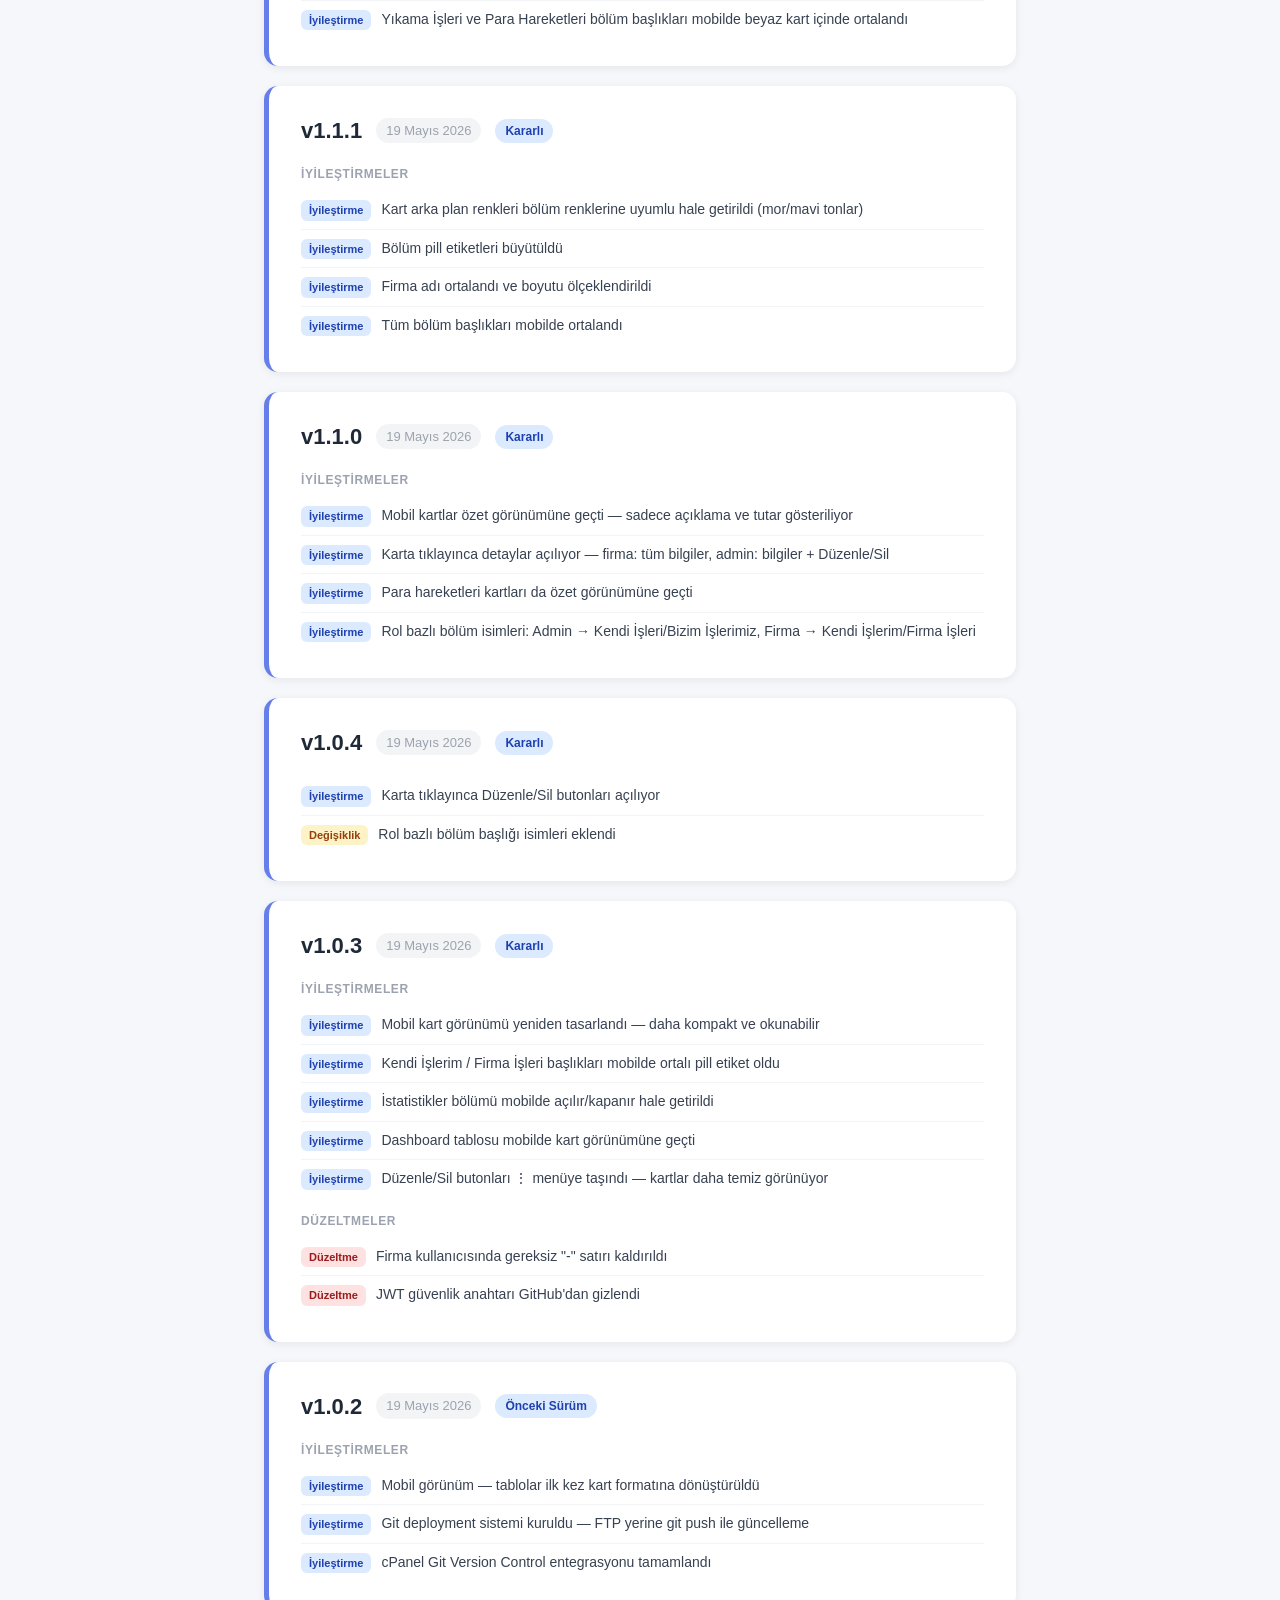
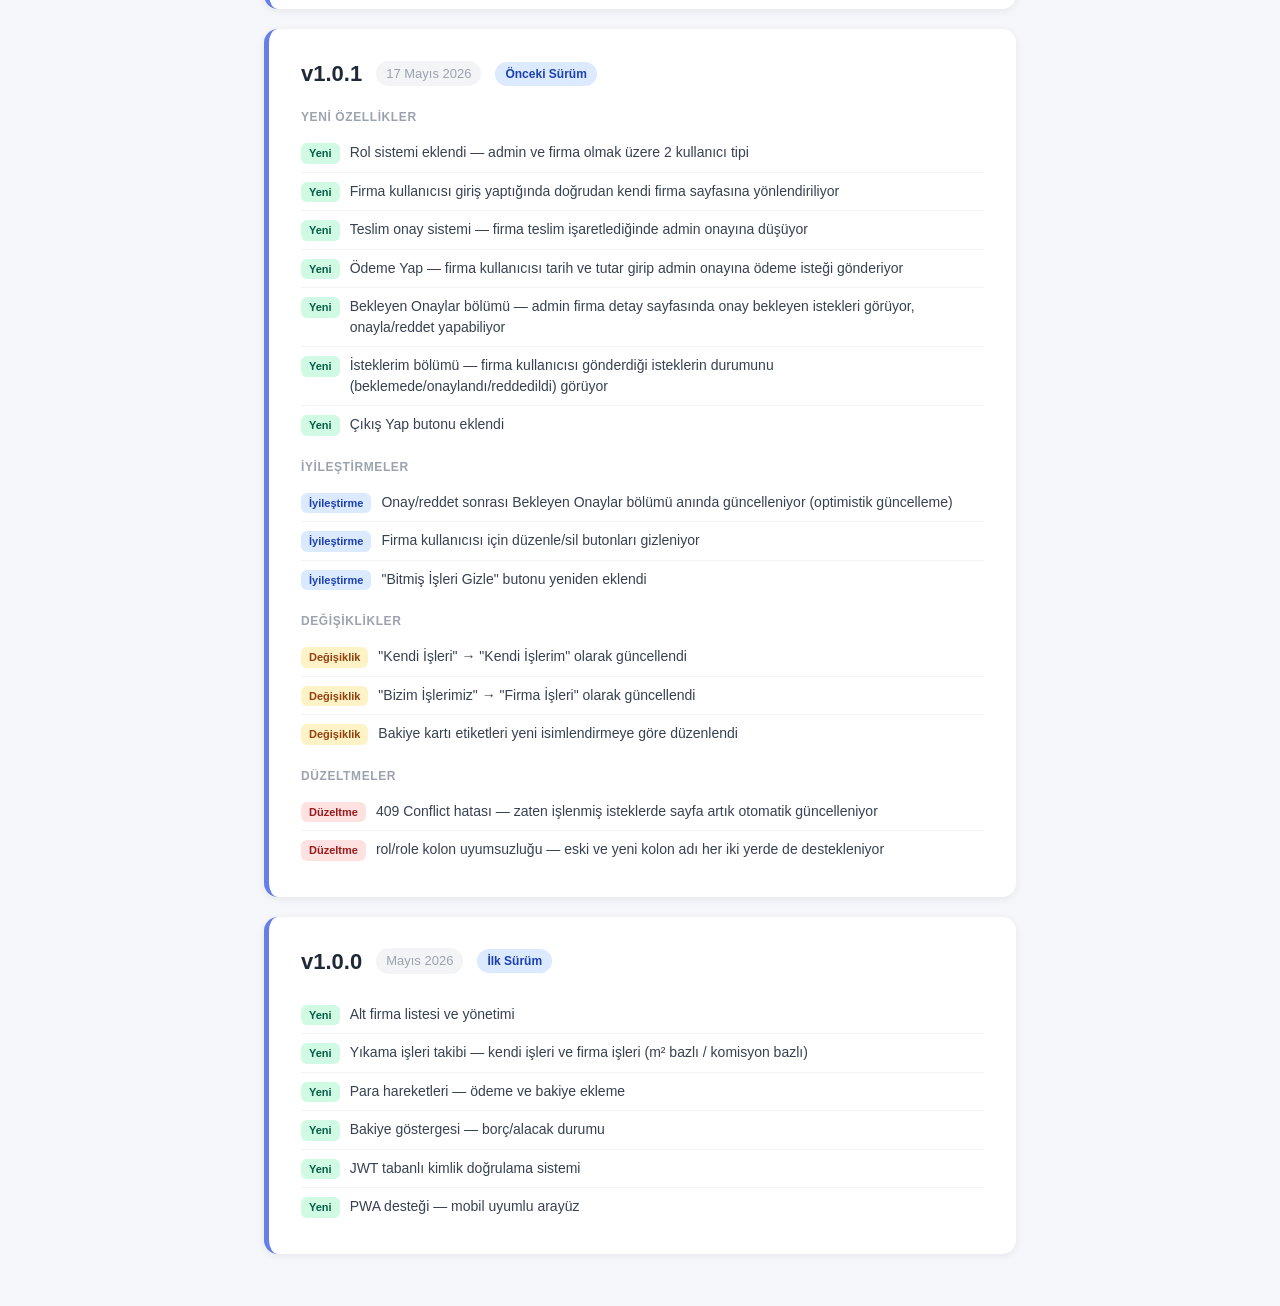
==== commit fba71b95: "docs: changelog v1.4.0 ve v1.4.1 güncelleme notları eklendi Co-Authored-By: Claude Sonnet 4.6 <norep" ====
--- a/frontend/pages/changelog.html
+++ b/frontend/pages/changelog.html
@@ -5,6 +5,9 @@
     <meta name="viewport" content="width=device-width, initial-scale=1.0">
     <title>Sürüm Notları - Alt Firma Takip</title>
     <link rel="stylesheet" href="../css/app.css">
+    <link rel="manifest" href="../manifest.json">
+    <link rel="apple-touch-icon" href="../assets/icons/icon-192x192.svg">
+    <meta name="theme-color" content="#667eea">
     <script src="../js/utils.js"></script>
     <script>if(localStorage.getItem('darkMode')==='1')document.documentElement.dataset.theme='dark';</script>
     <style>
@@ -47,12 +50,45 @@
         <div class="page-title">Güncelleme Geçmişi</div>
         <div class="page-sub">Alt Firma Takip Sistemi — tüm sürümler ve yapılan değişiklikler</div>
 
+        <!-- v1.4.1 -->
+        <div class="version-block latest">
+            <div class="version-header">
+                <span class="version-num">v1.4.1</span>
+                <span class="version-date">24 Mayıs 2026</span>
+                <span class="version-badge badge-current">Güncel Sürüm</span>
+            </div>
+
+            <div class="section-title">Düzeltmeler</div>
+            <ul class="change-list">
+                <li><span class="change-tag tag-duzeltme">Düzeltme</span> Karanlık modda ödeme kartları artık doğru koyu renkte görünüyor</li>
+                <li><span class="change-tag tag-iyilestirme">İyileştirme</span> Alt navigasyon sekmeleri pill-style ayrı butonlar olarak yeniden tasarlandı</li>
+                <li><span class="change-tag tag-iyilestirme">İyileştirme</span> Aktif sekme mor gradient arka plan ve gölgeyle öne çıkıyor</li>
+            </ul>
+        </div>
+
+        <!-- v1.4.0 -->
+        <div class="version-block">
+            <div class="version-header">
+                <span class="version-num">v1.4.0</span>
+                <span class="version-date">24 Mayıs 2026</span>
+                <span class="version-badge badge-stable">Kararlı</span>
+            </div>
+
+            <div class="section-title">Yeni Özellikler</div>
+            <ul class="change-list">
+                <li><span class="change-tag tag-yeni">Yeni</span> Firma detay sayfasına alt navigasyon menüsü eklendi (Ana Ekran / İşler / Ödemeler)</li>
+                <li><span class="change-tag tag-yeni">Yeni</span> Mobilde içerik sekmelere bölündü, her sekme bağımsız kaydırılıyor</li>
+                <li><span class="change-tag tag-duzeltme">Düzeltme</span> Karanlık mod kapatılırken data-theme attribute tamamen siliniyor (CSS karışıklığı giderildi)</li>
+                <li><span class="change-tag tag-iyilestirme">İyileştirme</span> API localhost/production URL'i otomatik algılıyor</li>
+            </ul>
+        </div>
+
         <!-- v1.3.0 -->
-        <div class="version-block latest">
+        <div class="version-block">
             <div class="version-header">
                 <span class="version-num">v1.3.0</span>
                 <span class="version-date">19 Mayıs 2026</span>
-                <span class="version-badge badge-current">Güncel Sürüm</span>
+                <span class="version-badge badge-stable">Kararlı</span>
             </div>
 
             <div class="section-title">Yeni Özellikler</div>
--- a/frontend/css/app.css
+++ b/frontend/css/app.css
@@ -694,6 +694,10 @@
 [data-theme="dark"] tbody tr:hover { background: #2d3748 !important; }
 [data-theme="dark"] .table-wrap tbody tr { background: #1f2937 !important; box-shadow: 0 1px 4px rgba(0,0,0,0.3) !important; }
 
+/* Genel tablo satırları (ödeme kartları dahil) */
+[data-theme="dark"] .tw tbody tr { background: #1f2937 !important; box-shadow: 0 1px 4px rgba(0,0,0,0.3) !important; }
+[data-theme="dark"] .tw tbody tr:hover { background: #2d3748 !important; }
+
 /* İş satırı renkleri */
 [data-theme="dark"] .tw tbody tr.row-kendi { background: #2d2b1a !important; }
 [data-theme="dark"] .tw tbody tr.row-kendi.card-open { background: #3d3920 !important; }
@@ -701,8 +705,17 @@
 [data-theme="dark"] .tw tbody tr.row-bizim.card-open { background: #1e2d40 !important; }
 [data-theme="dark"] .tw tbody tr.card-open { background: #252d3d !important; box-shadow: 0 2px 10px rgba(0,0,0,0.4) !important; }
 [data-theme="dark"] .tw tbody tr.card-open .card-detail::before { color: #6b7280 !important; }
-[data-theme="dark"] .tw tbody tr.card-open .card-detail[data-label="Borç"] { border-top-color: #374151 !important; }
+[data-theme="dark"] .tw tbody tr.card-open .card-detail[data-label="Bor\e7"] { border-top-color: #374151 !important; }
 [data-theme="dark"] .tw tbody tr.card-open .card-actions { border-top-color: #374151 !important; }
+
+/* İş satırı metin renkleri (inline style override) */
+[data-theme="dark"] .tw .cs-desc { color: #d1d5db !important; }
+[data-theme="dark"] .row-kendi .cs-amt { color: #c4b5fd !important; }
+[data-theme="dark"] .row-bizim .cs-amt { color: #93c5fd !important; }
+[data-theme="dark"] .tw td.card-detail { color: #d1d5db !important; }
+[data-theme="dark"] .row-kendi td.card-detail[data-label="Bor\e7"] { color: #c4b5fd !important; }
+[data-theme="dark"] .row-bizim td.card-detail[data-label="Bor\e7"] { color: #93c5fd !important; }
+[data-theme="dark"] .tw tbody tr[style*="background:#f0fdf4"] { background: #052e16 !important; }
 
 /* Bölüm başlıkları (tablo içi) */
 [data-theme="dark"] .sec-hdr-kendi td { background: #1e1a3a !important; }
@@ -711,11 +724,13 @@
 [data-theme="dark"] .sec-hdr-bizim .sec-hdr-label { background: #1e3a6e !important; color: #93c5fd !important; }
 
 /* Bakiye kartları */
-[data-theme="dark"] .bal-item.kendi { background: linear-gradient(135deg,#312e81,#3730a3) !important; }
-[data-theme="dark"] .bal-item.bizim { background: linear-gradient(135deg,#1e3a6e,#1e40af) !important; }
-[data-theme="dark"] .bal-item.borc { background: linear-gradient(135deg,#7f1d1d,#991b1b) !important; }
+[data-theme="dark"] .bal-item.kendi  { background: linear-gradient(135deg,#312e81,#3730a3) !important; }
+[data-theme="dark"] .bal-item.bizim  { background: linear-gradient(135deg,#1e3a6e,#1e40af) !important; }
+[data-theme="dark"] .bal-item.odeme  { background: linear-gradient(135deg,#0c4a6e,#075985) !important; }
+[data-theme="dark"] .bal-item.odeme .bi-val { color: #7dd3fc !important; }
+[data-theme="dark"] .bal-item.borc   { background: linear-gradient(135deg,#7f1d1d,#991b1b) !important; }
 [data-theme="dark"] .bal-item.alacak { background: linear-gradient(135deg,#064e3b,#065f46) !important; }
-[data-theme="dark"] .bal-item.sifir { background: linear-gradient(135deg,#374151,#4b5563) !important; }
+[data-theme="dark"] .bal-item.sifir  { background: linear-gradient(135deg,#374151,#4b5563) !important; }
 [data-theme="dark"] .bal-item .bi-lbl { color: #d1d5db !important; }
 [data-theme="dark"] .bal-item .bi-val { color: #f9fafb !important; }
 
@@ -790,3 +805,8 @@
 [data-theme="dark"] .section-title { color: #6b7280 !important; }
 [data-theme="dark"] .page-title { color: #f9fafb !important; }
 [data-theme="dark"] .page-sub { color: #9ca3af !important; }
+
+/* Bottom Nav */
+[data-theme="dark"] .bottom-nav { background: #111827 !important; border-top-color: #1f2937 !important; box-shadow: 0 -2px 16px rgba(0,0,0,0.5) !important; }
+[data-theme="dark"] .bn-tab { background: #1f2937 !important; color: #6b7280 !important; box-shadow: 0 1px 4px rgba(0,0,0,0.3) !important; }
+[data-theme="dark"] .bn-tab.active { background: linear-gradient(135deg,#4f46e5,#6d28d9) !important; color: white !important; box-shadow: 0 3px 10px rgba(79,70,229,0.4) !important; }
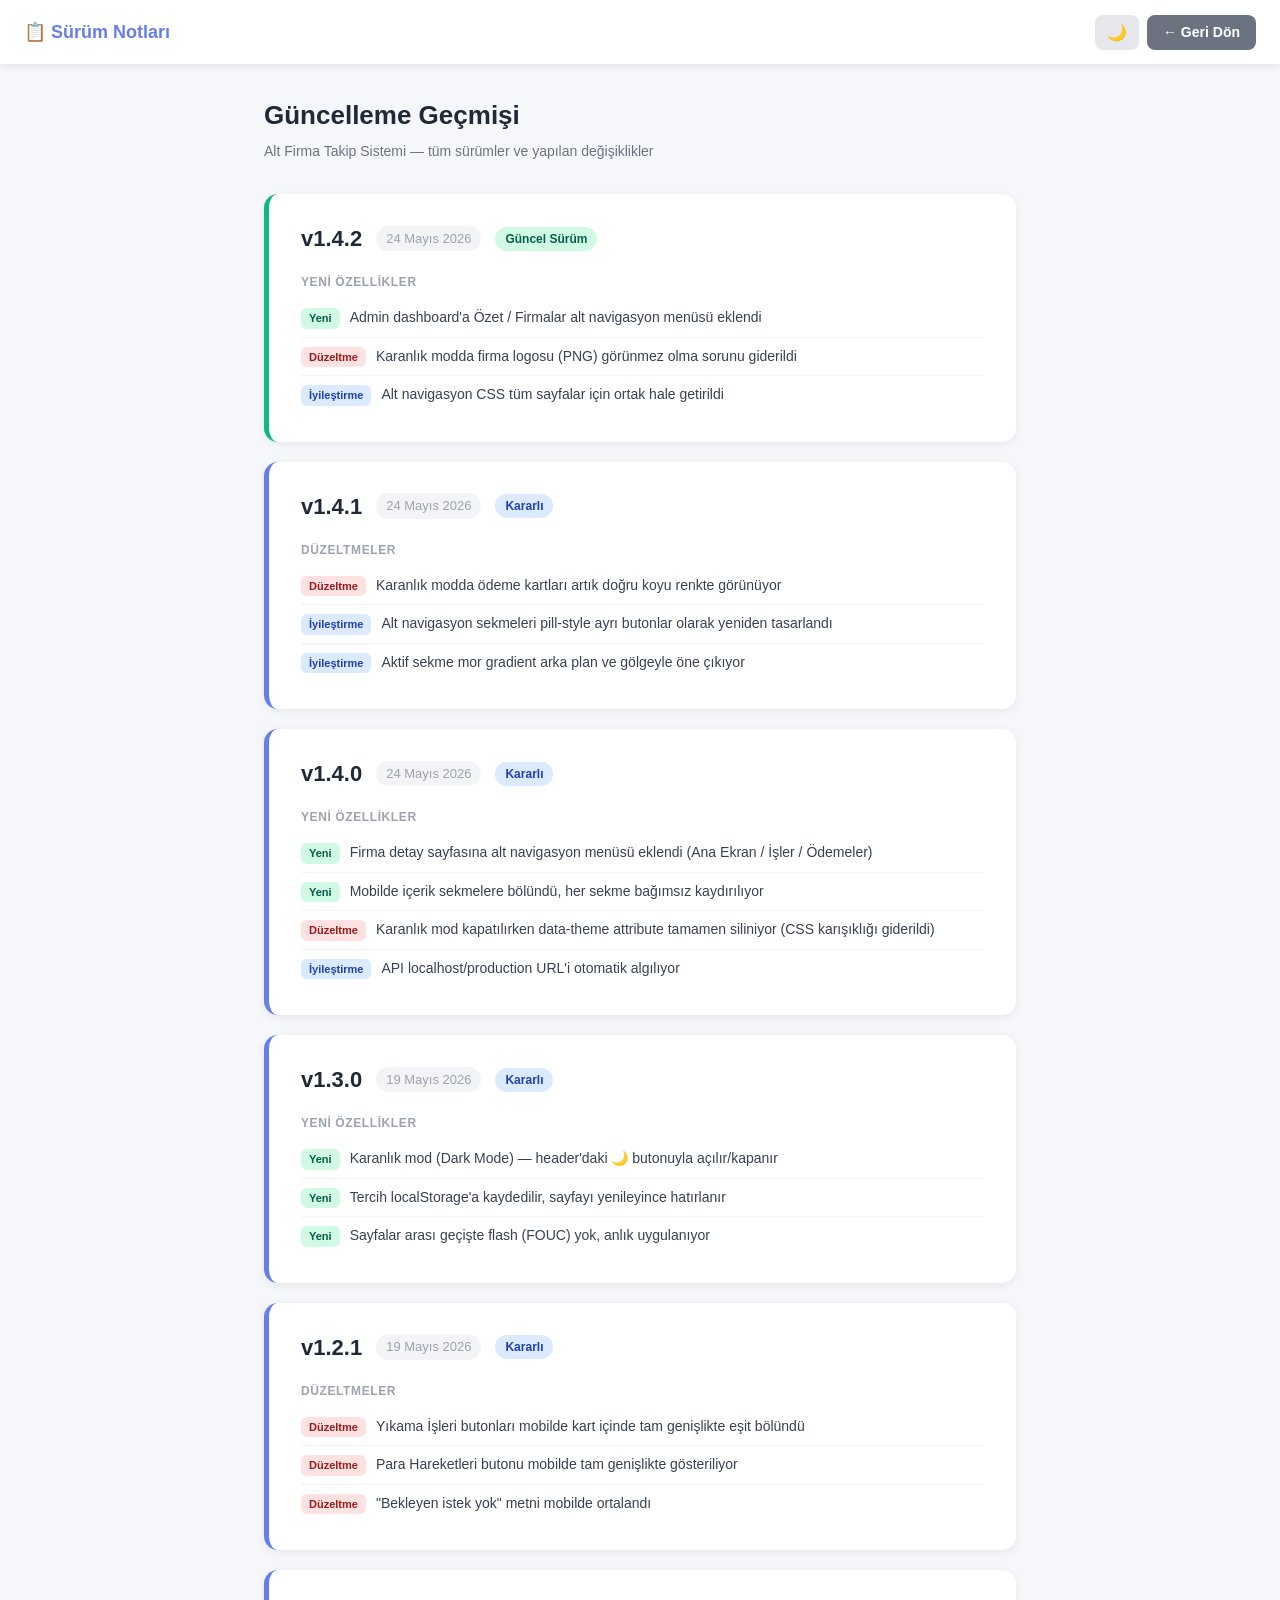
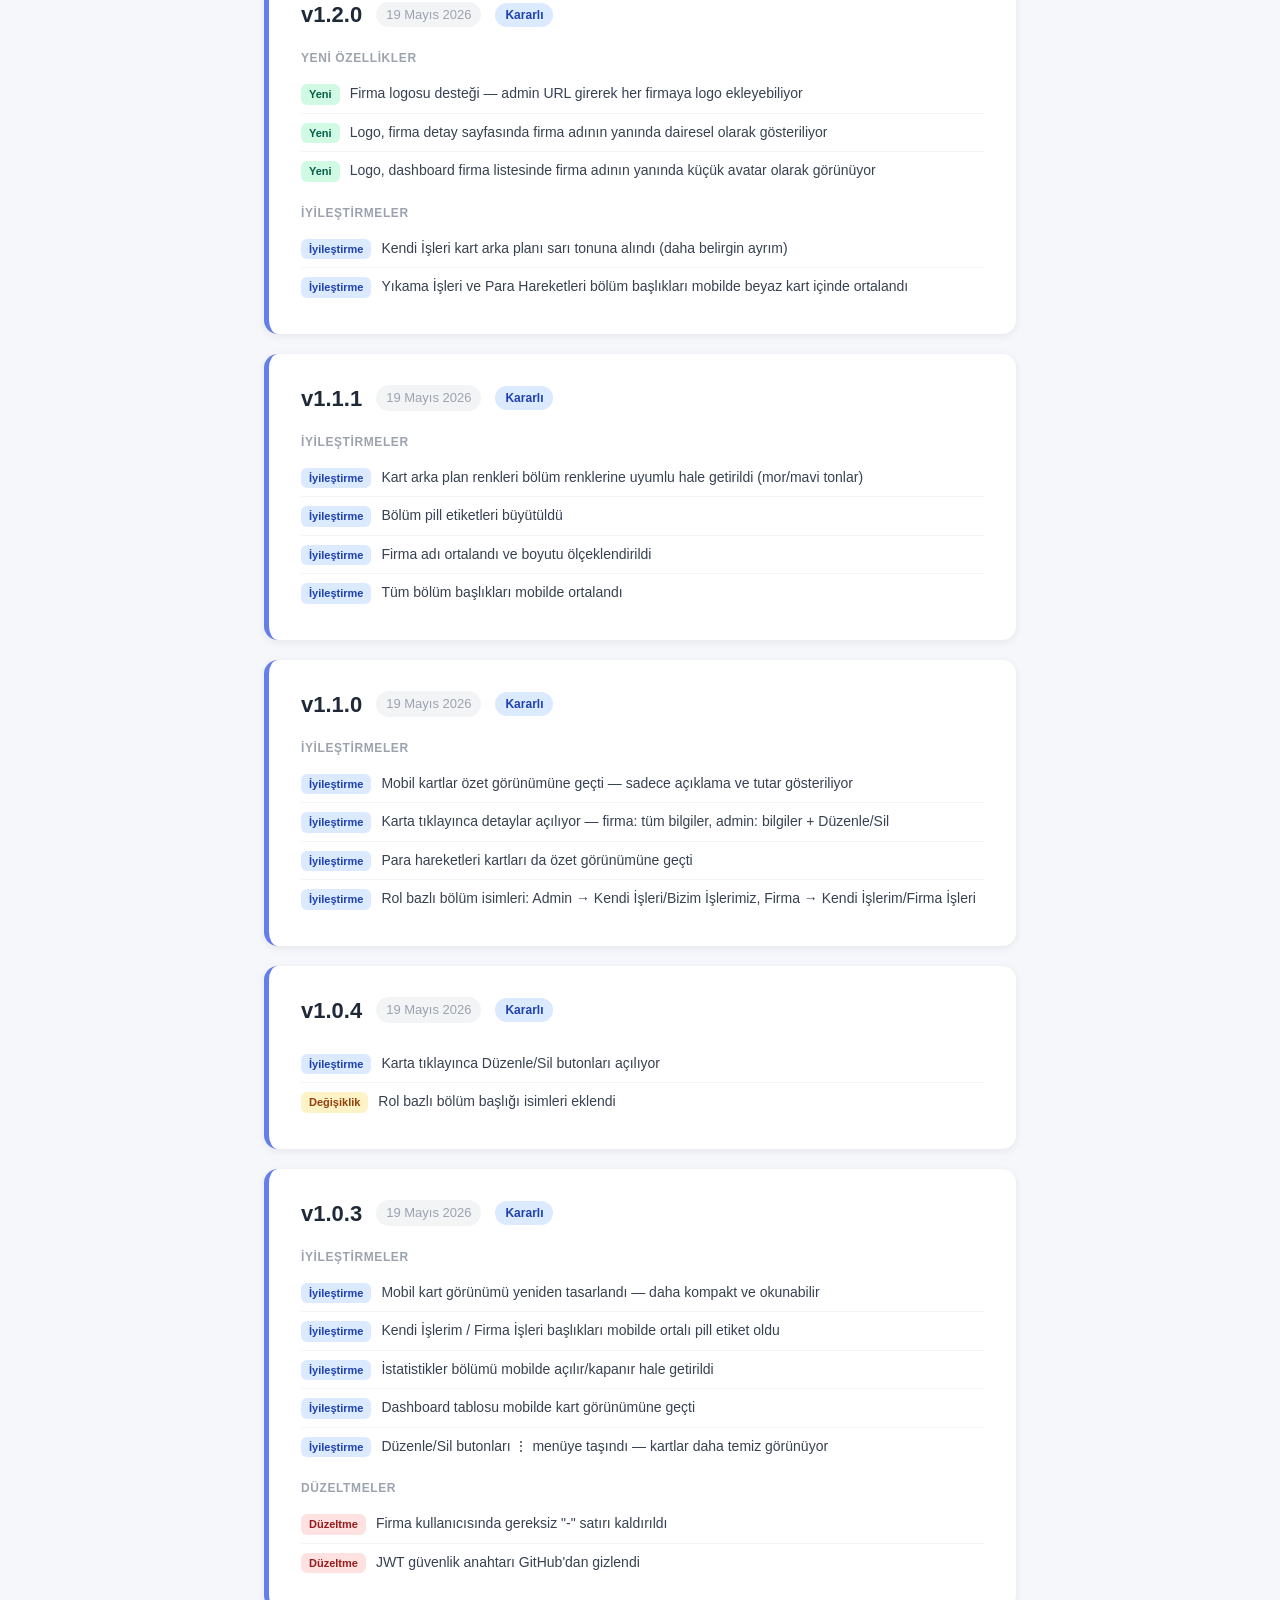
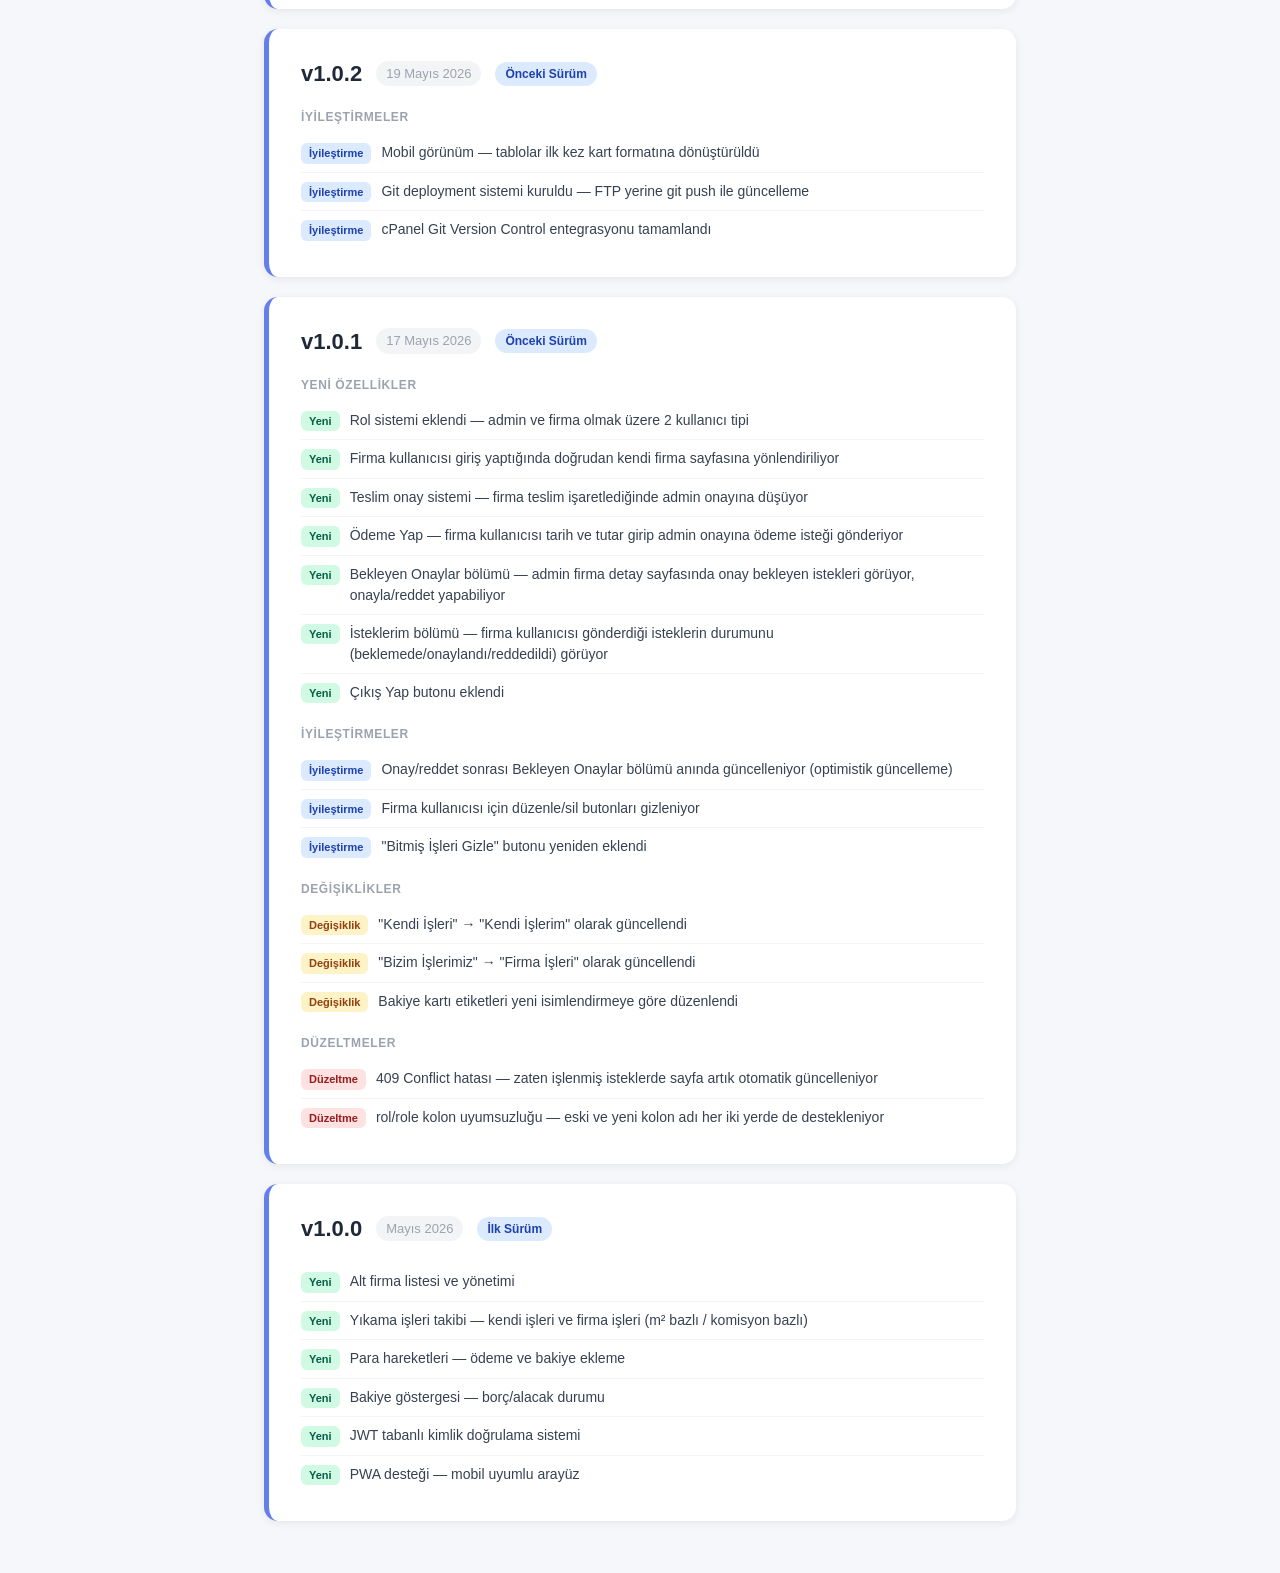
==== commit a911a2a4: "docs: v1.4.2 versiyon numaraları ve changelog güncellendi Co-Authored-By: Claude Sonnet 4.6 <noreply" ====
--- a/frontend/pages/changelog.html
+++ b/frontend/pages/changelog.html
@@ -50,12 +50,28 @@
         <div class="page-title">Güncelleme Geçmişi</div>
         <div class="page-sub">Alt Firma Takip Sistemi — tüm sürümler ve yapılan değişiklikler</div>
 
+        <!-- v1.4.2 -->
+        <div class="version-block latest">
+            <div class="version-header">
+                <span class="version-num">v1.4.2</span>
+                <span class="version-date">24 Mayıs 2026</span>
+                <span class="version-badge badge-current">Güncel Sürüm</span>
+            </div>
+
+            <div class="section-title">Yeni Özellikler</div>
+            <ul class="change-list">
+                <li><span class="change-tag tag-yeni">Yeni</span> Admin dashboard'a Özet / Firmalar alt navigasyon menüsü eklendi</li>
+                <li><span class="change-tag tag-duzeltme">Düzeltme</span> Karanlık modda firma logosu (PNG) görünmez olma sorunu giderildi</li>
+                <li><span class="change-tag tag-iyilestirme">İyileştirme</span> Alt navigasyon CSS tüm sayfalar için ortak hale getirildi</li>
+            </ul>
+        </div>
+
         <!-- v1.4.1 -->
-        <div class="version-block latest">
+        <div class="version-block">
             <div class="version-header">
                 <span class="version-num">v1.4.1</span>
                 <span class="version-date">24 Mayıs 2026</span>
-                <span class="version-badge badge-current">Güncel Sürüm</span>
+                <span class="version-badge badge-stable">Kararlı</span>
             </div>
 
             <div class="section-title">Düzeltmeler</div>
--- a/frontend/css/app.css
+++ b/frontend/css/app.css
@@ -806,7 +806,56 @@
 [data-theme="dark"] .page-title { color: #f9fafb !important; }
 [data-theme="dark"] .page-sub { color: #9ca3af !important; }
 
-/* Bottom Nav */
+/* ===== Bottom Nav (ortak) ===== */
+.bottom-nav { display: none; }
+@media (max-width: 640px) {
+    .nav-panel { display: none; }
+    .nav-panel.nav-active { display: block; }
+    body { padding-bottom: 78px; }
+    .bottom-nav {
+        display: flex;
+        position: fixed;
+        bottom: 0; left: 0; right: 0;
+        background: #f1f3f9;
+        height: 70px;
+        padding: 8px 10px;
+        gap: 8px;
+        box-shadow: 0 -2px 16px rgba(0,0,0,0.10);
+        border-top: 1px solid #e5e7eb;
+        z-index: 200;
+    }
+    .bn-tab {
+        flex: 1;
+        display: flex;
+        flex-direction: column;
+        align-items: center;
+        justify-content: center;
+        gap: 3px;
+        border: none;
+        background: white;
+        cursor: pointer;
+        padding: 8px 4px;
+        font-family: inherit;
+        color: #9ca3af;
+        border-radius: 14px;
+        box-shadow: 0 1px 4px rgba(0,0,0,0.07);
+        transition: all 0.2s;
+    }
+    .bn-tab.active {
+        background: linear-gradient(135deg, #667eea, #764ba2);
+        color: white;
+        box-shadow: 0 3px 10px rgba(102,126,234,0.4);
+    }
+    .bn-tab.active .bn-icon { transform: scale(1.15); }
+    .bn-icon { font-size: 20px; line-height: 1; transition: transform 0.2s; }
+    .bn-label { font-size: 10px; font-weight: 700; }
+}
+
+/* Dark Mode - Bottom Nav */
 [data-theme="dark"] .bottom-nav { background: #111827 !important; border-top-color: #1f2937 !important; box-shadow: 0 -2px 16px rgba(0,0,0,0.5) !important; }
 [data-theme="dark"] .bn-tab { background: #1f2937 !important; color: #6b7280 !important; box-shadow: 0 1px 4px rgba(0,0,0,0.3) !important; }
 [data-theme="dark"] .bn-tab.active { background: linear-gradient(135deg,#4f46e5,#6d28d9) !important; color: white !important; box-shadow: 0 3px 10px rgba(79,70,229,0.4) !important; }
+
+/* Logo dark mode fix */
+[data-theme="dark"] .firm-logo,
+[data-theme="dark"] .firm-logo-sm { background: #e5e7eb !important; }
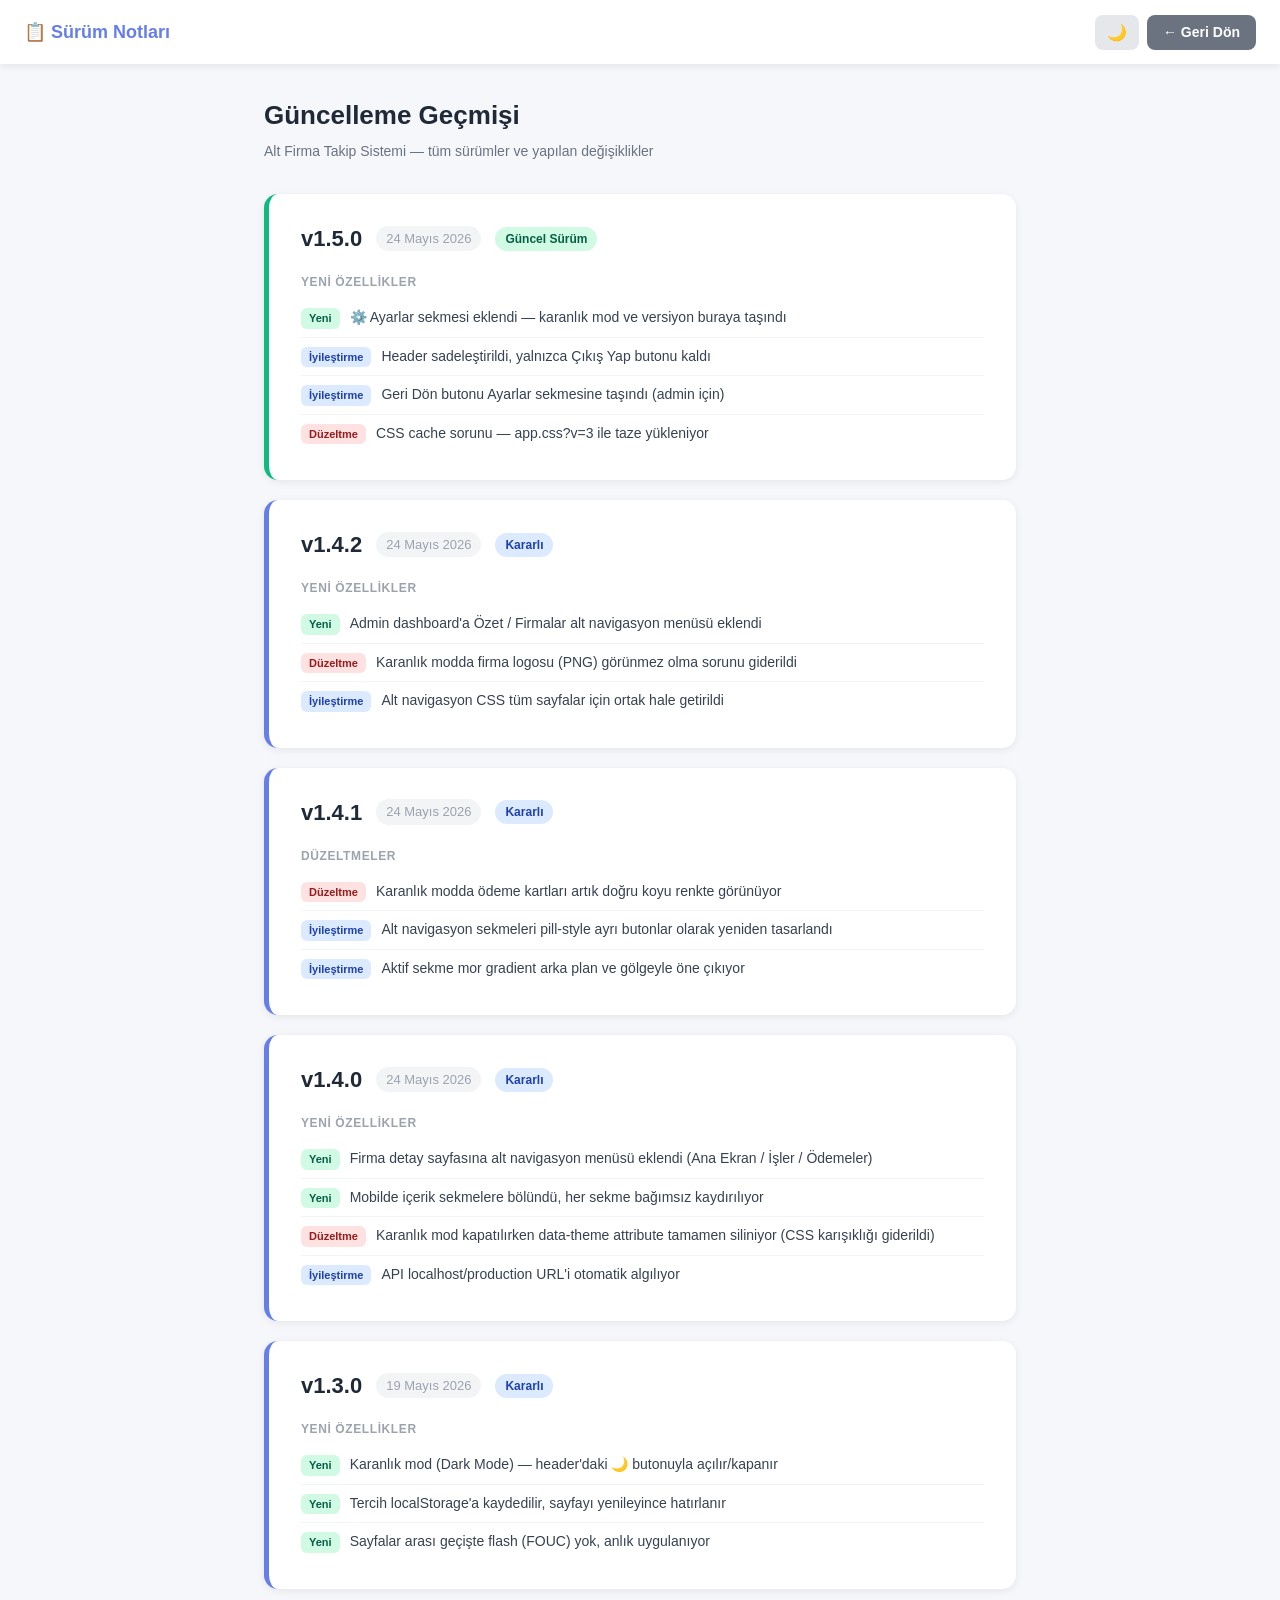
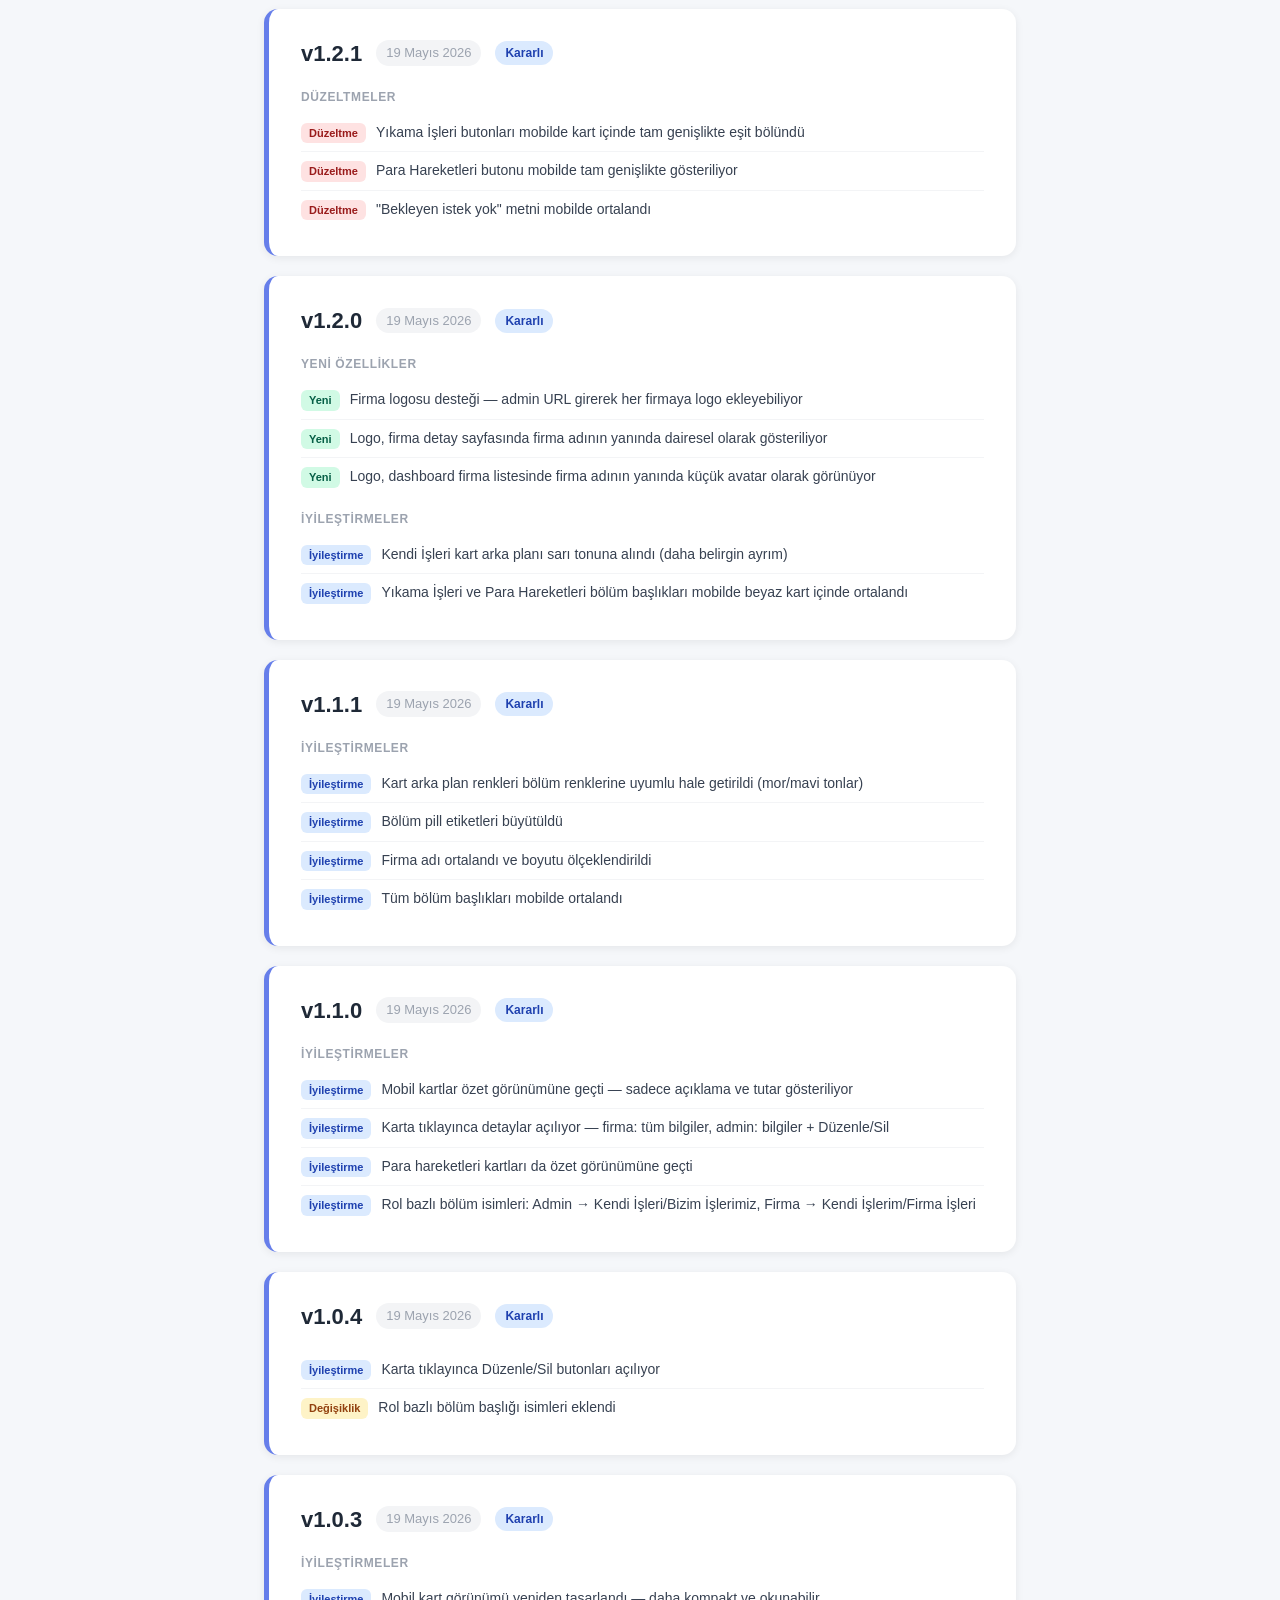
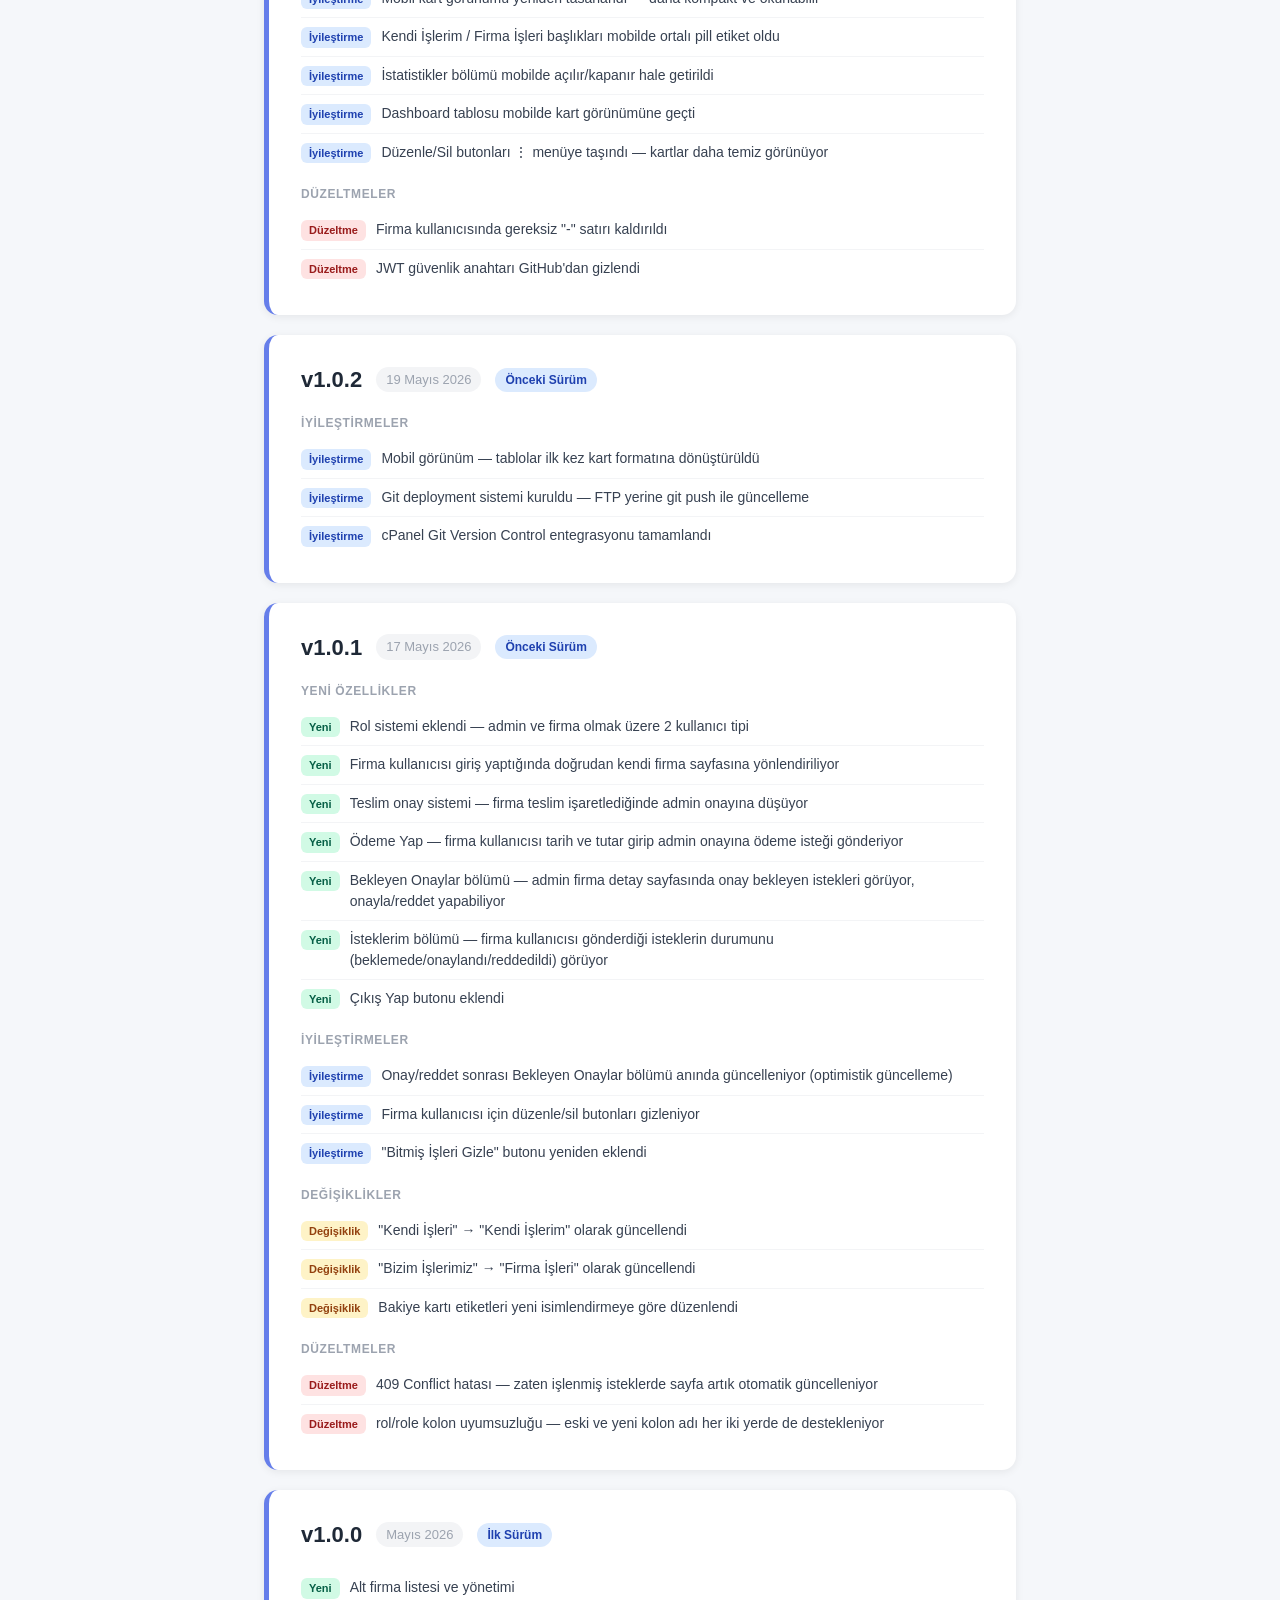
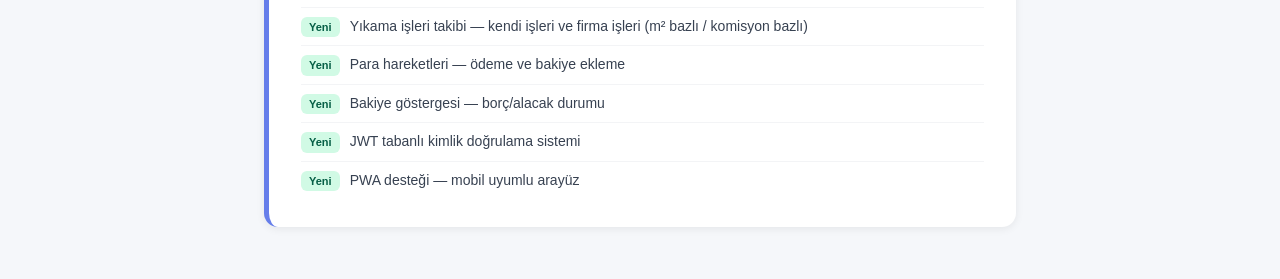
==== commit 7ad4d922: "feat: v1.5.0 - Ayarlar sekmesi, header sadeleştirildi - Karanlık mod ve versiyon butonu Ayarlar sekm" ====
--- a/frontend/pages/changelog.html
+++ b/frontend/pages/changelog.html
@@ -4,7 +4,7 @@
     <meta charset="UTF-8">
     <meta name="viewport" content="width=device-width, initial-scale=1.0">
     <title>Sürüm Notları - Alt Firma Takip</title>
-    <link rel="stylesheet" href="../css/app.css">
+    <link rel="stylesheet" href="../css/app.css?v=3">
     <link rel="manifest" href="../manifest.json">
     <link rel="apple-touch-icon" href="../assets/icons/icon-192x192.svg">
     <meta name="theme-color" content="#667eea">
@@ -50,12 +50,29 @@
         <div class="page-title">Güncelleme Geçmişi</div>
         <div class="page-sub">Alt Firma Takip Sistemi — tüm sürümler ve yapılan değişiklikler</div>
 
+        <!-- v1.5.0 -->
+        <div class="version-block latest">
+            <div class="version-header">
+                <span class="version-num">v1.5.0</span>
+                <span class="version-date">24 Mayıs 2026</span>
+                <span class="version-badge badge-current">Güncel Sürüm</span>
+            </div>
+
+            <div class="section-title">Yeni Özellikler</div>
+            <ul class="change-list">
+                <li><span class="change-tag tag-yeni">Yeni</span> ⚙️ Ayarlar sekmesi eklendi — karanlık mod ve versiyon buraya taşındı</li>
+                <li><span class="change-tag tag-iyilestirme">İyileştirme</span> Header sadeleştirildi, yalnızca Çıkış Yap butonu kaldı</li>
+                <li><span class="change-tag tag-iyilestirme">İyileştirme</span> Geri Dön butonu Ayarlar sekmesine taşındı (admin için)</li>
+                <li><span class="change-tag tag-duzeltme">Düzeltme</span> CSS cache sorunu — app.css?v=3 ile taze yükleniyor</li>
+            </ul>
+        </div>
+
         <!-- v1.4.2 -->
-        <div class="version-block latest">
+        <div class="version-block">
             <div class="version-header">
                 <span class="version-num">v1.4.2</span>
                 <span class="version-date">24 Mayıs 2026</span>
-                <span class="version-badge badge-current">Güncel Sürüm</span>
+                <span class="version-badge badge-stable">Kararlı</span>
             </div>
 
             <div class="section-title">Yeni Özellikler</div>
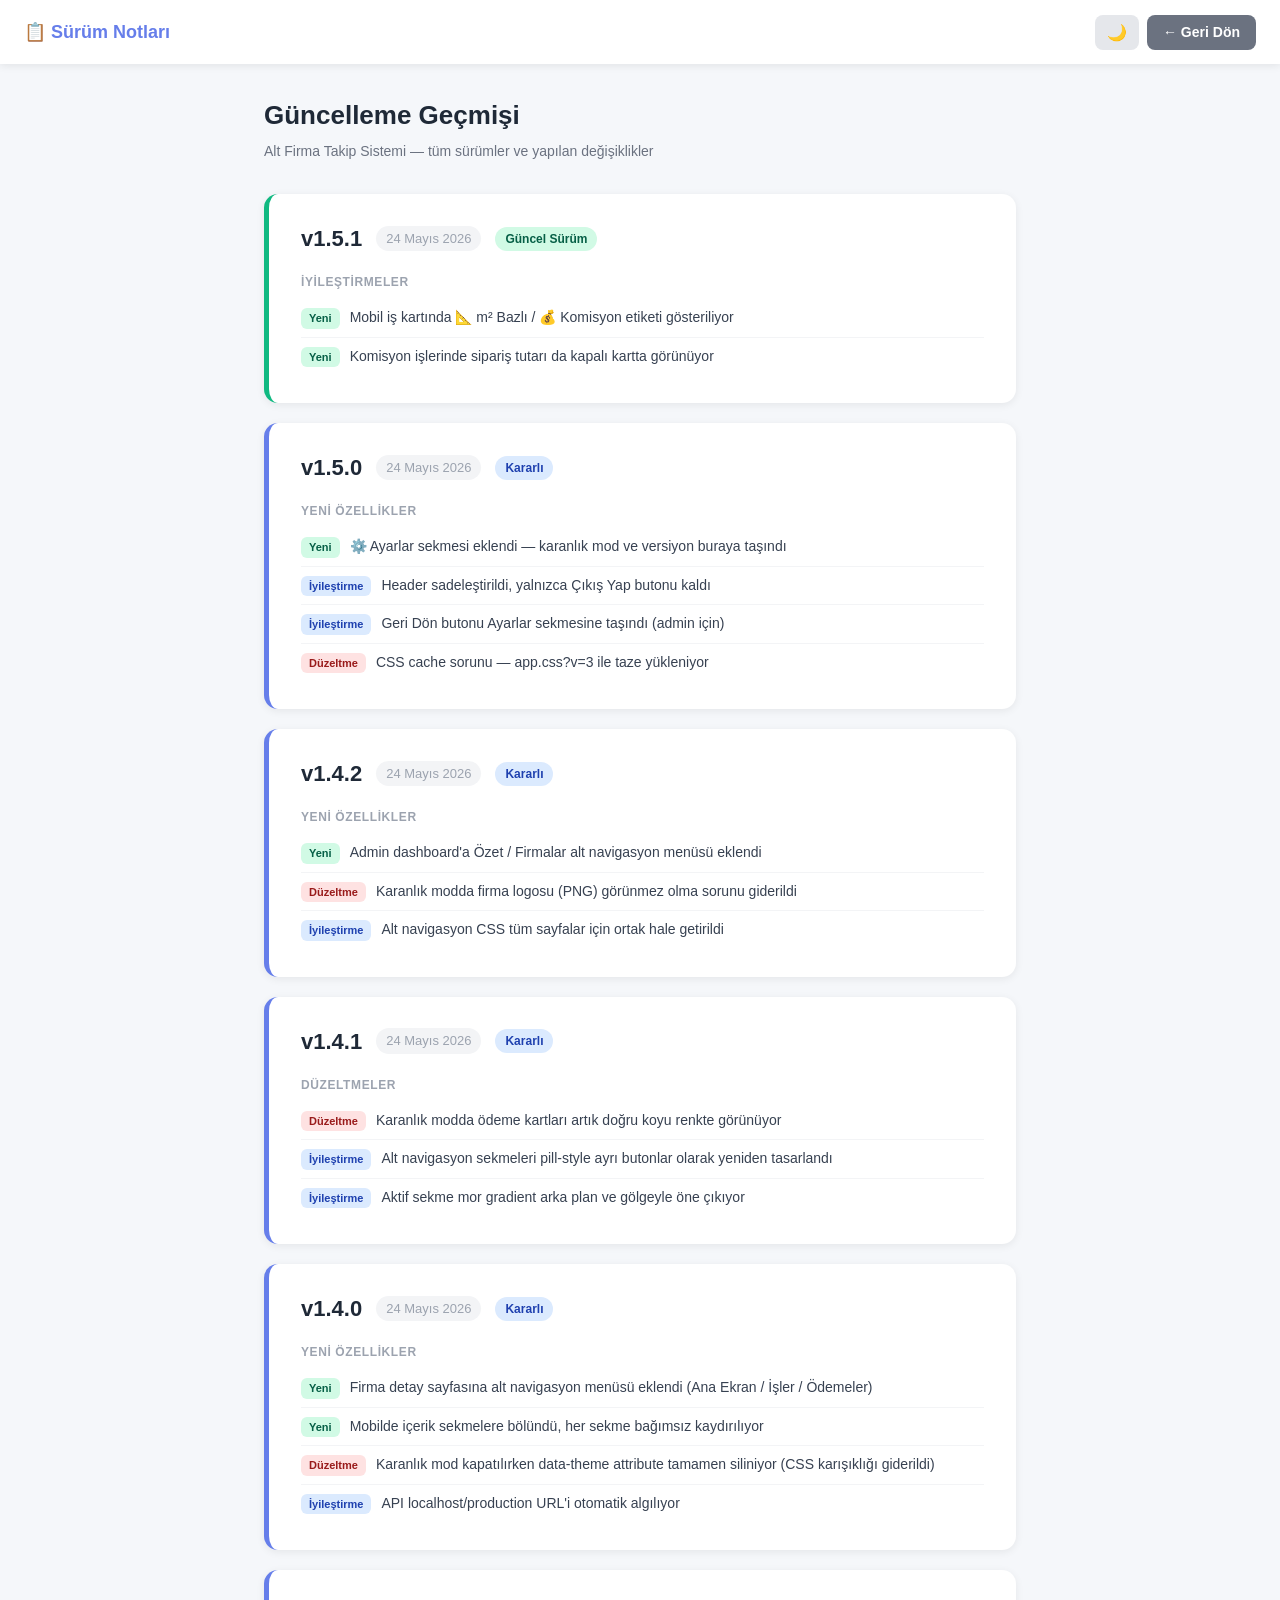
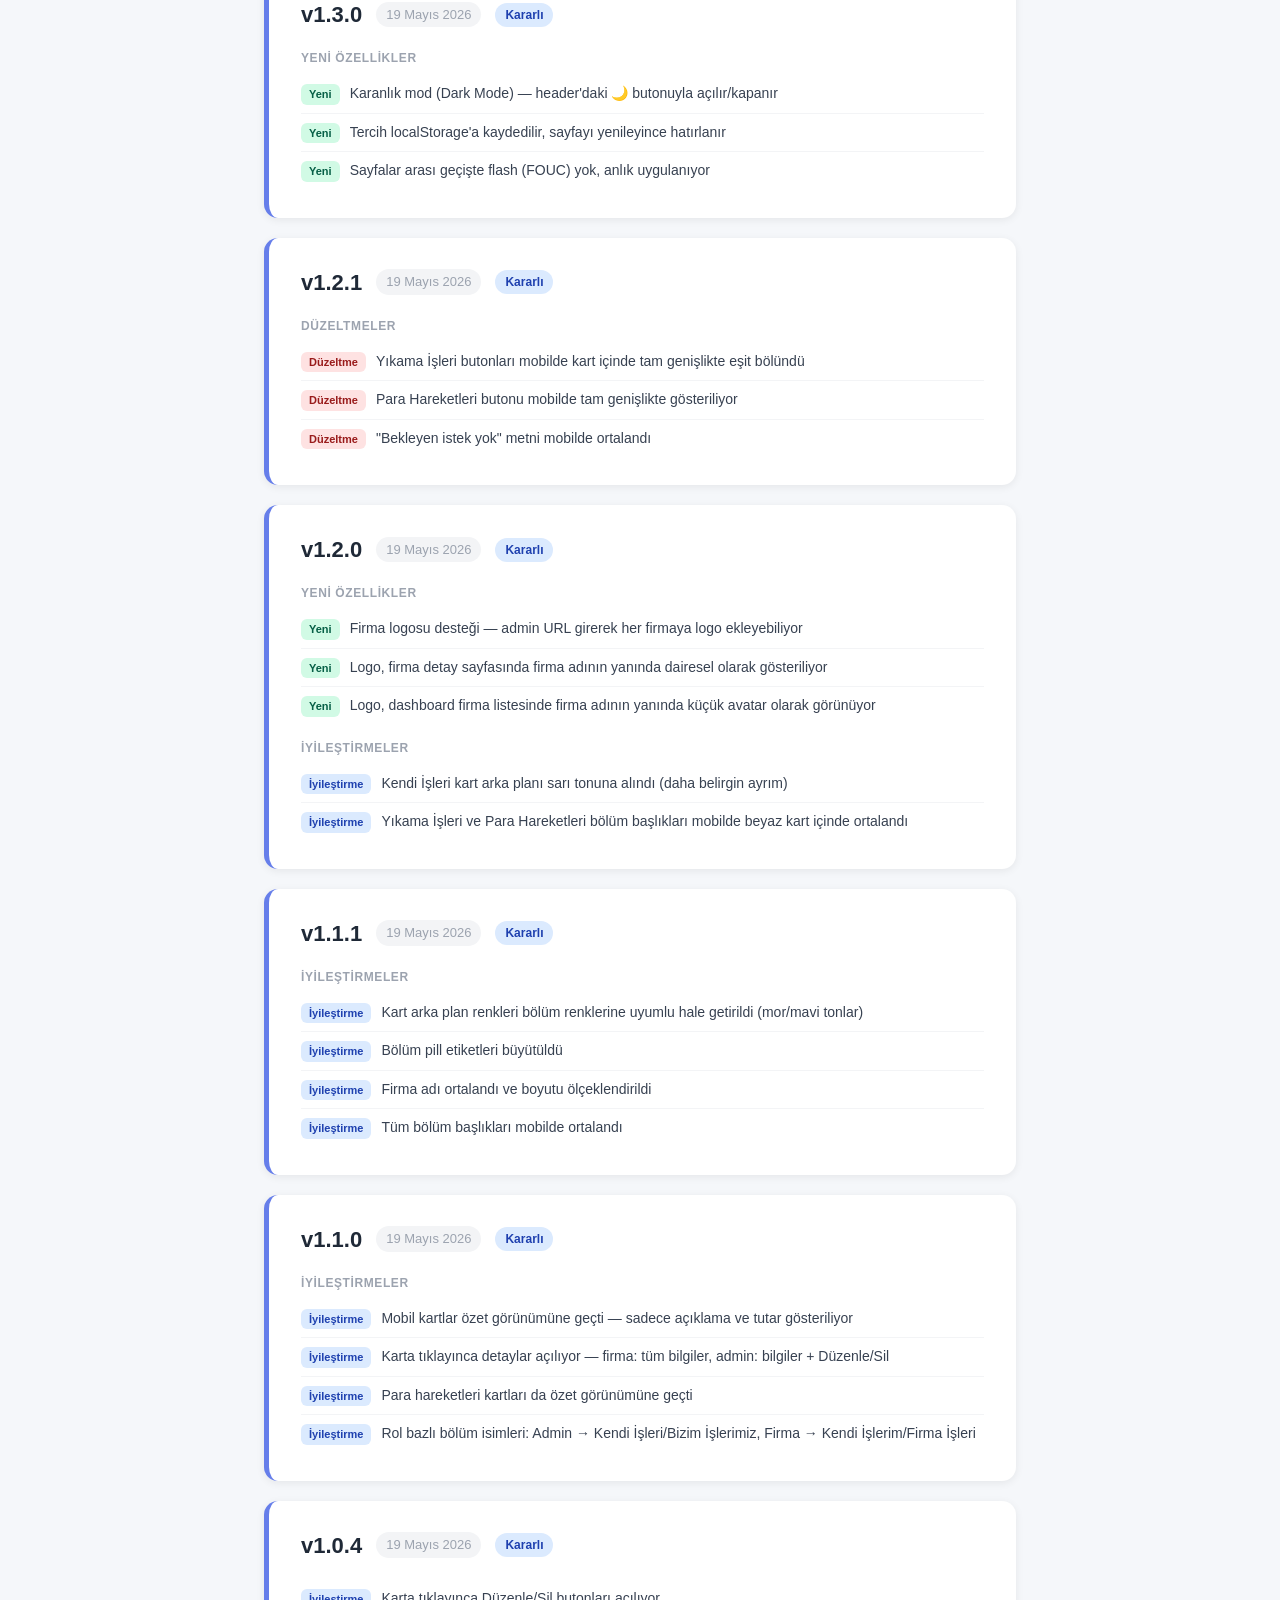
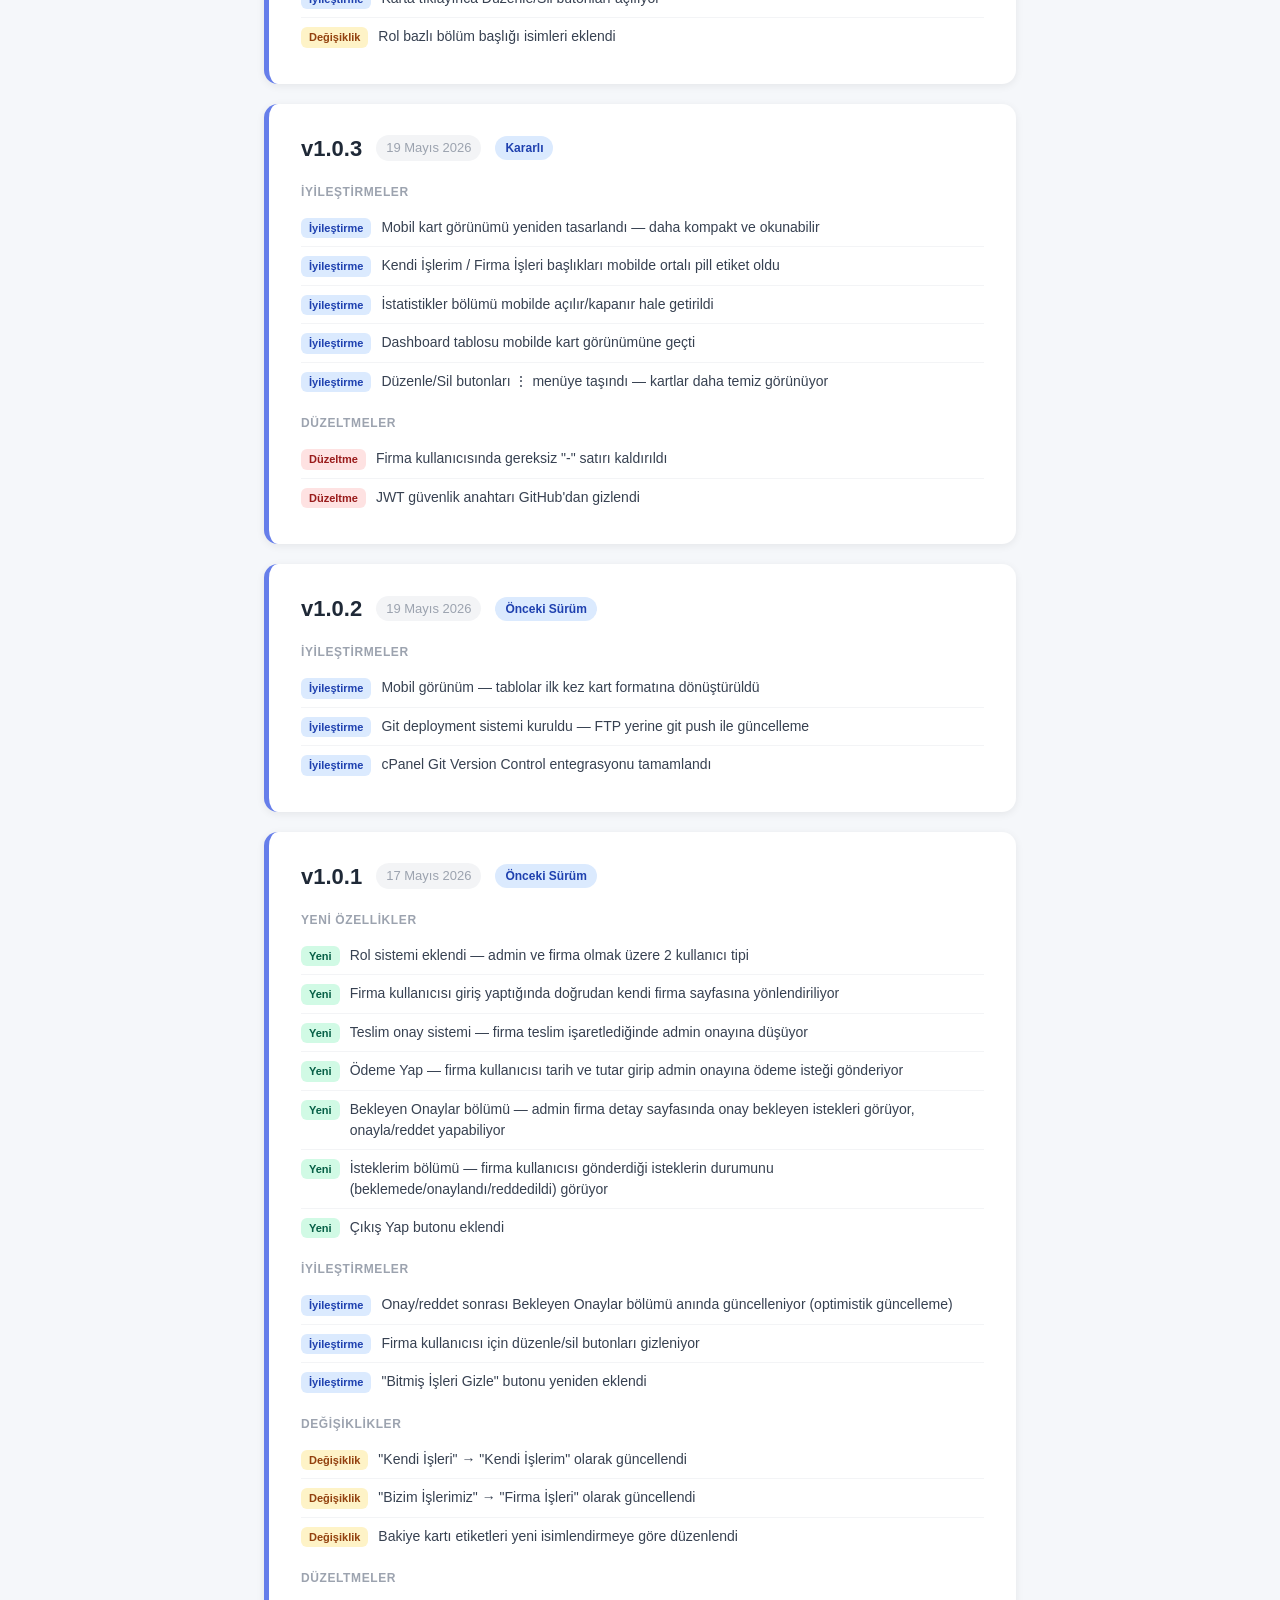
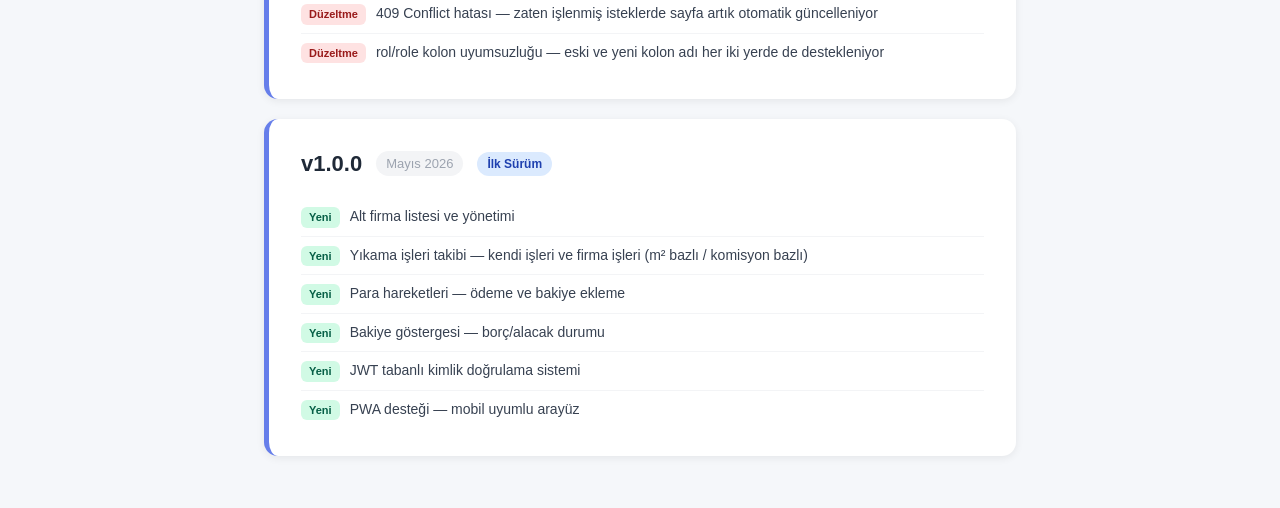
==== commit 81a16085: "feat: v1.5.1 - bizim islerde kart uzerinde tip etiketi ve toplam tutar Kapali kart gorunumunde odeme" ====
--- a/frontend/pages/changelog.html
+++ b/frontend/pages/changelog.html
@@ -50,12 +50,27 @@
         <div class="page-title">Güncelleme Geçmişi</div>
         <div class="page-sub">Alt Firma Takip Sistemi — tüm sürümler ve yapılan değişiklikler</div>
 
+        <!-- v1.5.1 -->
+        <div class="version-block latest">
+            <div class="version-header">
+                <span class="version-num">v1.5.1</span>
+                <span class="version-date">24 Mayıs 2026</span>
+                <span class="version-badge badge-current">Güncel Sürüm</span>
+            </div>
+
+            <div class="section-title">İyileştirmeler</div>
+            <ul class="change-list">
+                <li><span class="change-tag tag-yeni">Yeni</span> Mobil iş kartında 📐 m² Bazlı / 💰 Komisyon etiketi gösteriliyor</li>
+                <li><span class="change-tag tag-yeni">Yeni</span> Komisyon işlerinde sipariş tutarı da kapalı kartta görünüyor</li>
+            </ul>
+        </div>
+
         <!-- v1.5.0 -->
-        <div class="version-block latest">
+        <div class="version-block">
             <div class="version-header">
                 <span class="version-num">v1.5.0</span>
                 <span class="version-date">24 Mayıs 2026</span>
-                <span class="version-badge badge-current">Güncel Sürüm</span>
+                <span class="version-badge badge-stable">Kararlı</span>
             </div>
 
             <div class="section-title">Yeni Özellikler</div>
